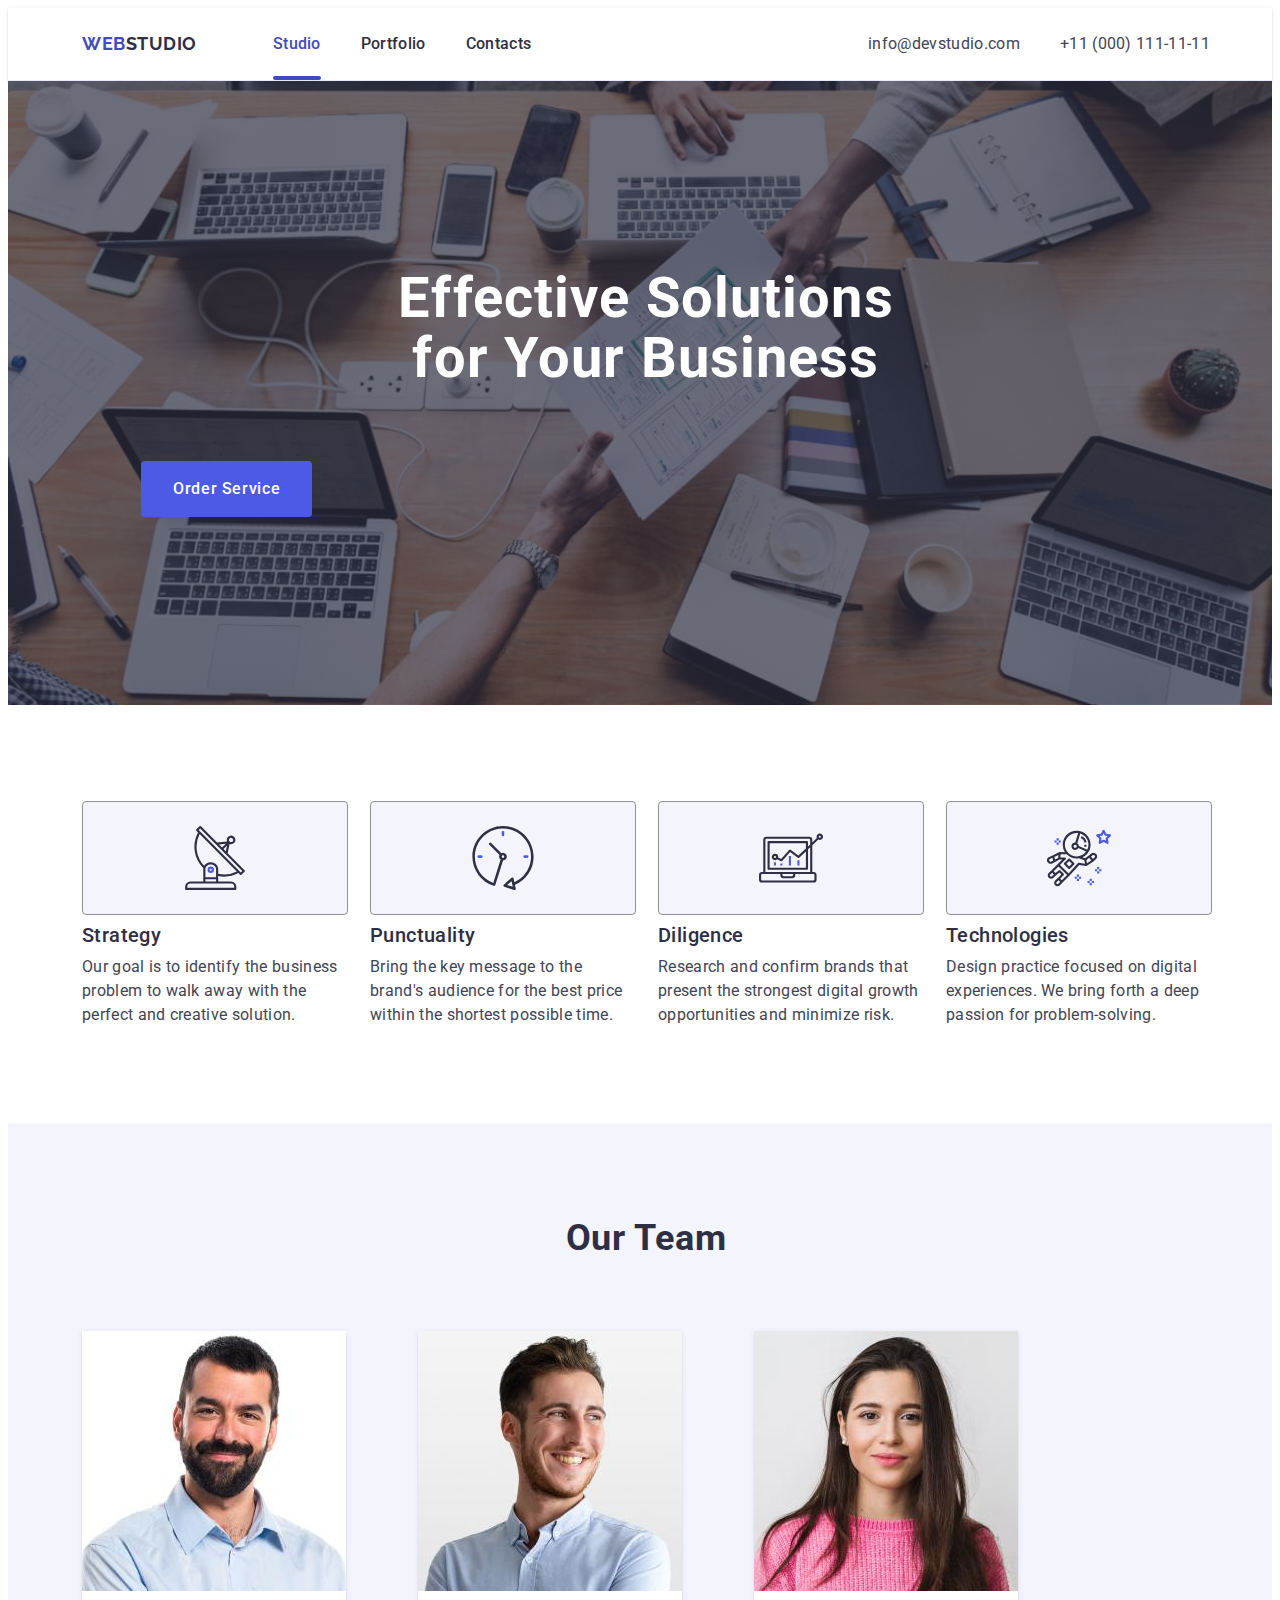
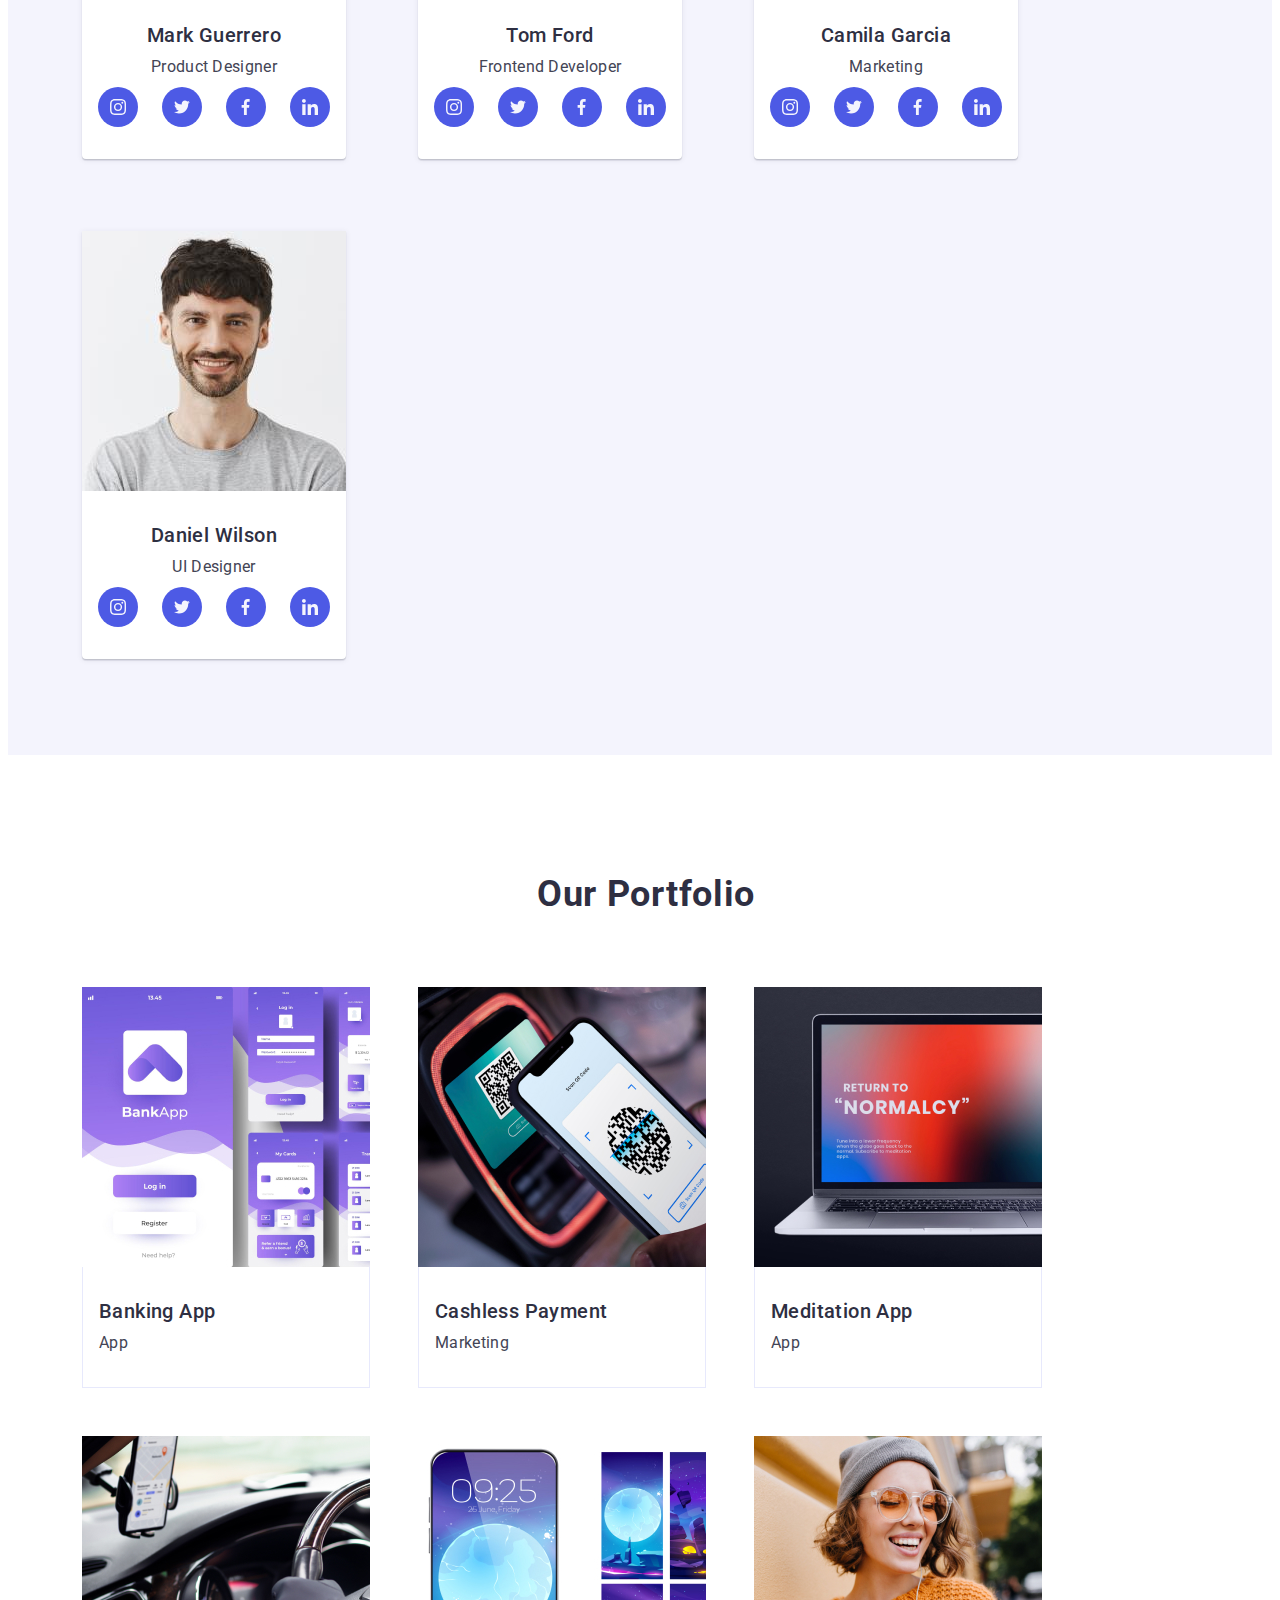
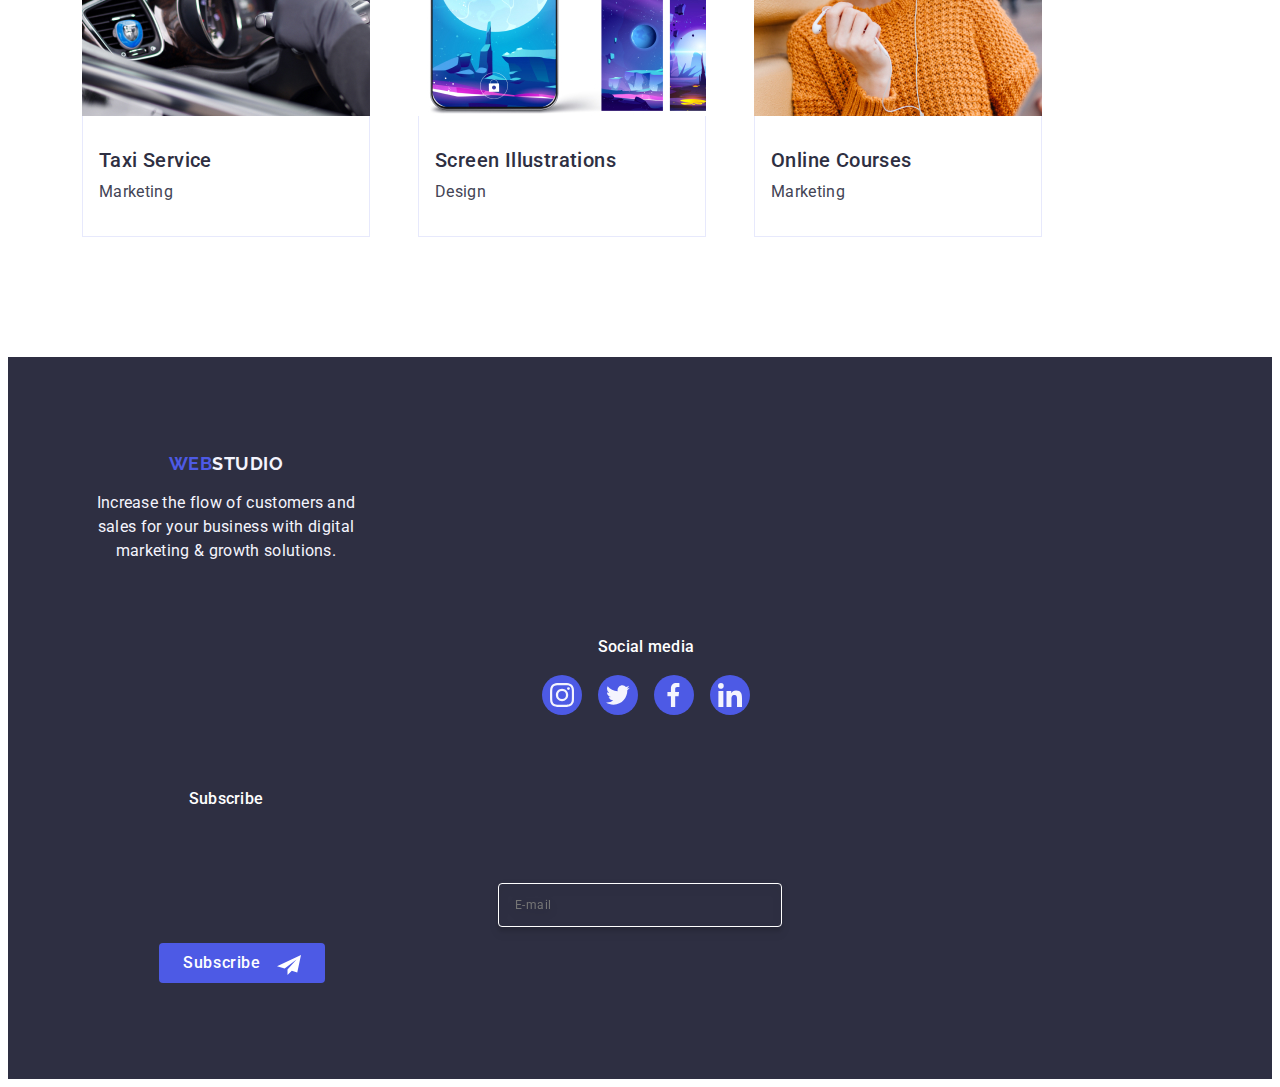
==== index.html @ d07bea2f "1" ====
<!DOCTYPE html>
<html lang="en">
<head>
    <meta charset="UTF-8">
    <meta name="viewport" content="width=device-width, initial-scale=1.0">
    <link rel="stylesheet" href="https://cdnjs.cloudflare.com/ajax/libs/modern-normalize/2.0.0/modern-normalize.min.css"
        integrity="sha512-4xo8blKMVCiXpTaLzQSLSw3KFOVPWhm/TRtuPVc4WG6kUgjH6J03IBuG7JZPkcWMxJ5huwaBpOpnwYElP/m6wg=="
        crossorigin="anonymous" referrerpolicy="no-referrer" />
    <link rel="stylesheet" href="./css/style.css">
    <link rel="preconnect" href="https://fonts.googleapis.com">
    <link rel="preconnect" href="https://fonts.gstatic.com" crossorigin>
    <link
        href="https://fonts.googleapis.com/css2?family=Raleway:ital,wght@0,700;1,700&family=Roboto:wght@400;500;700&display=swap"
        rel="stylesheet">
        <meta name="viewport" content="width=device-width, initial-scale=1.0" />
    <title>Студія</title>
</head>
<body>
    <header class="header-border">
        <div class="header-menu container">
        <nav class="header_link">
            <a class="logo" href="./index.html">Web<span class="logo_web">Studio</span></a>
        <ul class="header_list">
            <li><a class="header-list-link current" href="./index.html">Studio</a></li>
            <li><a class="header-list-link" href="./portfolio.html">Portfolio</a></li>
            <li><a class="header-list-link" href="">Contacts</a></li>
        </ul>
        </nav>
        <address class="address">
        <ul class="address-link">
            <li><a class="header-contacts" href="mailto:info@devstudio.com">info@devstudio.com</a></li>
            <li><a class="header-contacts" href="tel:+110001111111">+11 (000) 111-11-11</a></li>
            
        </ul>
        </address>
        </div>
    </header>
    <main>
        <section class="hero-bg section">
            <div class="container">
            <h1 class="hero-logo" >Effective Solutions for Your Business</h1>
            <button type="button" class="hero-button">Order Service</button>
            </div>
        </section>
        <section class="section section-hidden">
            <div class="container">
            <h2 class="visually-hidden">hero</h2>
            <ul class="hidden-list">
                <li class="hero-list">
                    <div class="bg-special">
                    <svg class="hero-lst-icons" width="64" height="64">
                        <use href="./images/icons.svg#iconGroup" ></use>
                    </svg>
                    </div>
                    <h3 class="hero-title">Strategy</h3>
                    <p class="hero-title-text">Our goal is to identify the business
                    problem to walk away with the perfect and creative solution.</p>
                </li>
                <li class="hero-list">
                    <div class="bg-special">
                        <svg class="hero-lst-icons" width="64" height="64">
                            <use href="./images/icons.svg#icon-clock-1" ></use>
                        </svg>
                    </div>
                    <h3 class="hero-title">Punctuality</h3>
                    <p class="hero-title-text">Bring the key message to the brand's audience for the best price within the shortest possible time.</p>
                </li>
                <li class="hero-list">
                    <div class="bg-special">
                        <svg class="hero-lst-icons" width="64" height="64">
                            <use href="./images/icons.svg#icon-diagram-1" ></use>
                        </svg>
                    </div>
                    <h3 class="hero-title">Diligence</h3>
                    <p class="hero-title-text">Research and confirm brands that present the strongest digital growth opportunities and minimize risk.</p>
                </li>
                <li class="hero-list">
                    <div class="bg-special">
                        <svg class="hero-lst-icons" width="64" height="64">
                            <use href="./images/icons.svg#icon-astronaut-1" ></use>
                        </svg>
                    </div>
                    <h3 class="hero-title">Technologies</h3>
                    <p class="hero-title-text">Design practice focused on digital experiences. We bring forth a deep passion for problem-solving.</p>
                </li>
            </ul>
            </div>
        </section>
        <section class="feauter section">
            <div class="container">
            <h2 class="team">Our Team</h2>
            <ul class="feauter-lest">
                <li class="team-list">
                    <img
                    srcset="./images/imgourteam1.jpg 1x,
                            ./images/our-team1-x2.jpg 2x "
                     width="264" height="260" src="./images/imgourteam1.jpg" alt="boy">
                    <div class="team-name">
                    <h3 class="feauter-title">Mark Guerrero</h3>
                    <p class="feauter-title-text">Product Designer</p>
                    <ul class="team-total-flex">
                        <li class="social-list">
                            <a href="" class="social_list_link" >
                                <svg class="team_total_contacts" width="16" height="16">
                                    <use href="./images/icons.svg#icon-instagram"></use>
                                </svg>
                            </a>
                        </li>
                        <li class="social-list">
                            <a href="" class="social_list_link">
                                <svg class="team_total_contacts" width="16" height="16">
                                    <use href="./images/icons.svg#icon-x"></use>
                                </svg>
                            </a>
                        </li>
                        <li class="social-list">
                            <a href="" class="social_list_link">
                                <svg class="team_total_contacts" width="16" height="16">
                                    <use href="./images/icons.svg#icon-facebook"></use>
                                </svg>
                            </a>
                        </li>
                        <li class="social-list">
                            <a href="" class="social_list_link">
                                <svg class="team_total_contacts" width="16" height="16">
                                    <use href="./images/icons.svg#icon-linkedin"></use>
                                </svg>
                            </a>
                        </li>
                    </ul>
                    </div>
                </li>
                <li class="team-list">
                    <img
                    srcset="./images/imgourteam2.jpg 1x,
                            ./images/our-team2-x2.jpg 2x "
                     width="264" height="260" src="./images/imgourteam2.jpg" alt="boy">
                    <div class="team-name">
                    <h3 class="feauter-title">Tom Ford</h3>
                    <p class="feauter-title-text">Frontend Developer</p>
                    <ul class="team-total-flex">
                        <li class="social-list">
                            <a href="" class="social_list_link">
                                <svg class="team_total_contacts" width="16" height="16">
                                    <use href="./images/icons.svg#icon-instagram"></use>
                                </svg>
                            </a>
                        </li>
                        <li class="social-list">
                            <a href="" class="social_list_link">
                                <svg class="team_total_contacts" width="16" height="16">
                                    <use href="./images/icons.svg#icon-x"></use>
                                </svg>
                            </a>
                        </li>
                        <li class="social-list">
                            <a href="" class="social_list_link">
                                <svg class="team_total_contacts" width="16" height="16">
                                    <use href="./images/icons.svg#icon-facebook"></use>
                                </svg>
                            </a>
                        </li>
                        <li class="social-list">
                            <a href="" class="social_list_link">
                                <svg class="team_total_contacts" width="16" height="16">
                                    <use href="./images/icons.svg#icon-linkedin"></use>
                                </svg>
                            </a>
                        </li>
                    </ul>
                    </div>
                </li>
                <li class="team-list">
                    <img
                    srcset="./images/imgourteam3.jpg 1x,
                            ./images/our-team3-x2.jpg 2x "
                     width="264" height="260" src="./images/imgourteam3.jpg" alt="boy">
                    <div class="team-name">
                    <h3 class="feauter-title">Camila Garcia</h3>
                    <p class="feauter-title-text">Marketing</p>
                    <ul class="team-total-flex">
                        <li class="social-list">
                            <a href="" class="social_list_link">
                                <svg class="team_total_contacts" width="16" height="16">
                                    <use href="./images/icons.svg#icon-instagram"></use>
                                </svg>
                            </a>
                        </li>
                        <li class="social-list">
                            <a href="" class="social_list_link">
                                <svg class="team_total_contacts" width="16" height="16">
                                    <use href="./images/icons.svg#icon-x"></use>
                                </svg>
                            </a>
                        </li>
                        <li class="social-list"> 
                            <a href="" class="social_list_link">
                                <svg class="team_total_contacts" width="16" height="16">
                                    <use href="./images/icons.svg#icon-facebook"></use>
                                </svg>
                            </a>
                        </li>
                        <li class="social-list">
                            <a href="" class="social_list_link">
                                <svg class="team_total_contacts" width="16" height="16">
                                    <use href="./images/icons.svg#icon-linkedin"></use>
                                </svg>
                            </a>
                        </li>
                    </ul>
                    </div>
                </li>
                <li class="team-list">
                    <img
                    srcset="./images/imgourteam4.jpg 1x,
                            ./images/our-team4-x2.jpg 2x "
                     width="264" height="260" src="./images/imgourteam4.jpg" alt="boy">
                    <div class="team-name">
                    <h3 class="feauter-title">Daniel Wilson</h3>
                    <p class="feauter-title-text">UI Designer</p>
                    <ul class="team-total-flex">
                        <li class="social-list">
                            <a href="" class="social_list_link">
                                <svg class="team_total_contacts" width="416" height="16">
                                    <use href="./images/icons.svg#icon-instagram"></use>
                                </svg>
                            </a>
                        </li>
                        <li class="social-list">
                            <a href="" class="social_list_link">
                                <svg class="team_total_contacts" width="16" height="16">
                                    <use href="./images/icons.svg#icon-x"></use>
                                </svg>
                            </a>
                        </li>
                        <li class="social-list">
                            <a href="" class="social_list_link">
                                <svg class="team_total_contacts" width="16" height="16">
                                    <use href="./images/icons.svg#icon-facebook"></use>
                                </svg>
                            </a>
                        </li>
                        <li class="social-list">
                            <a href="" class="social_list_link">
                                <svg class="team_total_contacts" width="16" height="16">
                                    <use href="./images/icons.svg#icon-linkedin"></use>
                                </svg>
                            </a>
                        </li>
                    </ul>
                    </div>
                </li>
            </ul>
            </div>
        </section>
        <section class="portfolio">
            <div class="container">
            <h2 class="team">Our portfolio</h2>
            <ul class="portfolio-item">
                <li class="portfolio-list">
                    <div class="box">
                    <img 
                    srcset="./images/portfolio1-mobile.jpg 1x,./images/portfolio1-mobilex2.jpg 2x" 
                    width="288" src="./images/portfolio1-mobile.jpg" alt="blanking-min">
                        <p class="overlay">14 Stylish and User-Friendly App Design Concepts · Task Manager App · Calorie Tracker App · Exotic Fruit Ecommerce App ·
                        Cloud Storage App</p>
                    
                    </div>
                    <div class="portfolio-item-name">
                        <h3 class="hero-title">Banking App</h3>
                        <p class="hero-title-text">App</p>
                    </div>
                </li>
                <li class="portfolio-list">
                    <div class="box">
                        <img 
                        srcset="./images/portfolio2-mobile.jpg 1x,./images/portfolio2-mobilex2.jpg 2x"
                        width="288" src="./images/portfolio2-mobile.jpg" alt="blanking-min">
                            <p class="overlay">14 Stylish and User-Friendly App Design Concepts · Task Manager App · Calorie Tracker App · Exotic Fruit
                                Ecommerce App ·
                                Cloud Storage App</p>
                    </div>
                    <div class="portfolio-item-name">
                        <h3 class="hero-title">Cashless Payment</h3>
                        <p class="hero-title-text">Marketing</p>
                    </div>
                    </li>
                    
                <li class="portfolio-list">
                    <div class="box">
                        <img
                        srcset="./images/portfolio3-mobile.jpg 1x,./images/portfolio3-mobilex2.jpg 2x"
                         width="288" src="./images/portfolio3 mobile.jpg" alt="blanking-min">
                        
                            <p class="overlay">14 Stylish and User-Friendly App Design Concepts · Task Manager App · Calorie Tracker App · Exotic Fruit
                                Ecommerce App ·
                                Cloud Storage App</p>
                        
                    </div>
                    <div class="portfolio-item-name">
                        <h3 class="hero-title">Meditation App</h3>
                        <p class="hero-title-text">App</p>
                    </div>
                </li>
                <li class="portfolio-list ">
                    <div class="box">
                        <img 
                        srcset="./images/portfolio4-mobile.jpg 1x,./images/portfolio4-mobilex2.jpg 2x"
                        width="288" src="./images/portfolio4-mobile.jpg" alt="blanking-min">
                            <p class="overlay">14 Stylish and User-Friendly App Design Concepts · Task Manager App · Calorie Tracker App · Exotic Fruit
                                Ecommerce App ·
                                Cloud Storage App</p>
                    </div>
                    <div class="portfolio-item-name">
                        <h3 class="hero-title">Taxi Service</h3>
                        <p class="hero-title-text">Marketing</p>
                    </div>
                </li>
                <li class="portfolio-list ">
                    <div class="box">
                        <img
                        srcset="./images/portfolio5-mobile.jpg 1x,./images/portfolio5-mobilex2.jpg 2x"
                         width="288" src="./images/portfolio5-mobile.jpg" alt="blanking-min">
                            <p class="overlay">14 Stylish and User-Friendly App Design Concepts · Task Manager App · Calorie Tracker App · Exotic Fruit
                                Ecommerce App ·
                                Cloud Storage App</p>
                    </div>
                    <div class="portfolio-item-name">
                        <h3 class="hero-title">Screen Illustrations</h3>
                        <p class="hero-title-text">Design</p>
                    </div>
                </li>
                <li class="portfolio-list ">
                    <div class="box">
                        <img 
                        srcset="./images/portfolio6-mobile.jpg 1x,./images/portfolio6-mobilex2.jpg 2x"
                        width="288" src="./images/portfolio6-mobile.jpg" alt="blanking-min">
                        
                            <p class="overlay">14 Stylish and User-Friendly App Design Concepts · Task Manager App · Calorie Tracker App · Exotic Fruit
                                Ecommerce App ·
                                Cloud Storage App</p>
                        
                    </div>
                    <div class="portfolio-item-name">
                        <h3 class="hero-title">Online Courses</h3>
                        <p class="hero-title-text">Marketing</p>
                    </div>
                </li>
            </ul>
            </div>
        </section>
    </main>
    
    <footer class="footer-bg">
        <div class="container flex-footer">
                <div class="social-footer">
                    <a class="logo-bg" href="./index.html">Web<span class="logo_web-bg">Studio</span></a>
                    <p class="footer-text">Increase the flow of customers and sales for your business with digital marketing & growth
                solutions.</p>
                </div>
            <div class="follow">
                <p class="footer-text-social">Social media</p>
                <ul class="team-total-flex-footer">
                    <li class="social-list">
                        <a href="" class="social_list_link">
                            <svg class="team_total_contacts" width="24" height="24">
                                <use href="./images/icons.svg#icon-instagram"></use>
                            </svg>
                        </a>
                    </li>
                    <li class="social-list">
                        <a href="" class="social_list_link">
                            <svg class="team_total_contacts" width="24" height="24">
                                <use href="./images/icons.svg#icon-x"></use>
                            </svg>
                        </a>
                    </li>
                    <li class="social-list">
                        <a href="" class="social_list_link">
                            <svg class="team_total_contacts" width="24" height="24">
                                <use href="./images/icons.svg#icon-facebook"></use>
                            </svg>
                        </a>
                    </li>
                    <li class="social-list"> 
                        <a href="" class="social_list_link">
                            <svg class="team_total_contacts" width="24" height="24">
                                <use href="./images/icons.svg#icon-linkedin"></use>
                            </svg>
                        </a>
                    </li>
                </ul>   
            </div>
            <div class="social-follow">
                <p class="social-footer">Subscribe</p>
                    <form class="social-footer-write">
                        <label class="label-footer">
                            <input class="social-footer-mail" placeholder="E-mail" type="email" required
                                pattern="[a-zA-Zа-яА-ЯіІїЇ`ʼ]+" name="usermail">
                        </label>
                        <button class="footer-form-sumbit " type="submit">Subscribe
                            <svg class="position-icon-sent" width="24" height="24">
                                <use href="./images/icons.svg#icon-Sent" ></use>
                            </svg>
                        </button>
                    </form>
                    
            </div>
        </div>
    </footer>
    <div class="modal-overlay  ">
        <div class="modal">
            <button type="button" class="modal-close-btn" data-modal-close>
                <svg class="icon-close" width="8" height="8">
                    <use href="./images/icons.svg#icon-close"></use>
                </svg>
            </button>
            <p class="modal-form-title">Leave your contacts and we will call you back</p>
            <form class="modal-form">
                <div class="modal-form-label">
                <label class="modal-form-field" for="user-name" >Name</label>
                    <div class="container-imput">
                        <input  id="user-name" type="text" name="user-name" class="modal-form-input" required pattern="[a-zA-Zа-яА-ЯіІїЇ`ʼ]+"
                             placeholder="" />
                        <svg class="modal-form-input-icon" width="18" height="24">
                            <use href="./images/icons.svg#icon-person"></use>
                        </svg>
                    </div>
                </div>
                <div class="modal-form-label">
                <label class="modal-form-field" for="user-phone">Phone</label>
                    <div class="container-imput">
                        <input id="user-phone" type="tel" name="user-phone" class="modal-form-input" required pattern="[0-9]{3}-[0-9]{3}-[0-9]{2}-[0-9]{2}"
                            title="xxx-xxx-xx-xx" placeholder="" />
                        <svg class="modal-form-input-icon" width="18" height="24">
                            <use href="./images/icons.svg#icon-phone"></use>
                        </svg>
                    </div>
                </div>
                <div class="modal-form-label">
                <label class="modal-form-field" for="user-email">Email</label>
                    <div class="container-imput">
                        <input id="user-email" type="email" name="user-email" class="modal-form-input" required pattern="[a-zA-Zа-я1-90]+"
                            placeholder="" />
                        <svg class="modal-form-input-icon" width="18" height="24">
                            <use href="./images/icons.svg#icon-email"></use>
                        </svg>
                    </div>
                </div>
                        <div class="modal-form-coment">
                    <label class="modal-form-field" for="user-comment">Comment</label>
                    <textarea  id="user-comment" name="user-comment" class="modal-form-message" placeholder="Text input"></textarea>
                        </div>
                    <div class="checkbox">
                        <input id="user-privacy" type="checkbox"  value="true" class="modal-form-check visually-hidden" name="user-privacy" required  />
                        <label class="modal-form-checkbox" for="user-privacy">
                            <span class="span-checkbox"><svg class="modal-form-own-checkbox"  width="10" height="8"> 
                            <use class="modal-form-own-checkbox-icon" href="./images/icons.svg#icon-Vector"></use>
                            </svg>
                            </span>
                        I accept the terms and conditions of the &nbsp;<a class="modal-form-underline" href="">Privacy Policy</a> </label>
                    </div>
                    <button type="submit" class="modal-form-sumbit">Send</button>
            </form>
        </div>
    </div>
    
</body>
</html>
---- css/style.css ----
body{
    font-family: 'Roboto', sans-serif;
    color: #434455;
    background-color: #fff;
    font-size: 14px;
    letter-spacing: 0.03em;
}


img{
    display: block;
}
h1,h2,h3,p{
    margin: 0;
}
ul{
    list-style-type: none;
    margin: 0;
    padding: 0;
}
a{
    text-decoration: none;
}
.container {
    
    width: 320px;
    margin: 0 auto;
    /* padding: 0 15px 0 15px; */
    padding-left: 28px;
    padding-right: 16px;

}

@media screen and (min-width:768px){
    .container{
        width: 736px;
        
    }
}    
@media screen and (min-width:1158px) {
    .container{
        width: 1128px;
    }
}


.section {
    padding: 188px 0;
    /* width: 320px; */
}
.flex {
    display: flex;
    align-items: center;
}

.header-border{
    border-bottom: 1px solid #e7e9fc;
    box-shadow:0px 2px 1px rgba(46, 47, 66, 0.08),
        0px 1px 1px rgba(46, 47, 66, 0.16),
        0px 1px 6px rgba(46, 47, 66, 0.08);
}
.header-menu{
    
    display: flex;
    color: #404bbf;
    /* width: 72px; */
}
.logo{
    font-family: 'Raleway',sans-serif;
        font-size: 18px;
        font-weight: 700;
        line-height: 1.17;
        letter-spacing: 0.03em;
        text-transform: uppercase;
        margin-right: 76px;
        padding: 24px 0;
        position: relative;
        color: #404bbf;
        
}
.logo:focus, .logo:hover{
   
}
.logo_web{
    color:  #2E2F42;
    
}
.logo_web-bg{
    font-family: var(--second-family);
        font-weight: 700;
        font-size: 18px;
        line-height: 117%;
        letter-spacing: 0.03em;
        text-transform: uppercase;
        color: var(--cloud);
}
.header_link{
    display: flex;
    align-items: center;
}
.header_list{
    display: flex;
    gap: 40px;  
    margin-right: 40px;
    position: relative;
}
.header_list:last-child{
    margin-right: 0px;
}
.header-list-link{

    font-weight: 500;
    font-size: 16px;
    line-height: 150%;
    letter-spacing: 0.02em;
    color: var(--navy-blue);
    padding: 24px 0;
    display: block;
    position: relative;
    transition:color 250ms cubic-bezier(0.4, 0, 0.2, 1);
}
.current{
    color:#404bbf ;
}
.current::after{
    color: #404bbf;
    display: block;
    position: absolute;
    content: '';
    border-radius: 2px;
    width: 48px;
    height: 4px;
    background: var(--ocean);
    top: 68px;
    left: 0;
    bottom: -1px;
    color: #404bbf;
}
.header-list-link:hover, .header-list-link:focus{
    color: #404bbf
}
.address{
    font-style: normal;
    margin-left: auto;
}
.address-link{
align-items: center;
    display: flex;
    gap: 40px;
}
.header-contacts{
    font-weight: 400;
        font-size: 16px;
        line-height: 150%;
        letter-spacing: 0.02em;
        color: var(--slate);
        display: block;
        padding: 24px 0 24px 0;
        transition:color 250ms cubic-bezier(0.4, 0, 0.2, 1);
}
.header-contacts:hover, .header-contacts:focus{
    color: #404bbf;
}

.hero-logo{
    font-weight: 700;
        font-size: 56px;
        line-height: 107%;
        letter-spacing: 0.02em;
        text-align: center;
        color: var(--white);
        margin: 0 auto;
        max-width: 496px;
}
.hero-bg{
    background-color: #2e2f42;
    padding: 188px 0;
    text-align: center;
    background-image: linear-gradient(rgba(46, 47, 66, 0.7), rgba(46, 47, 66, 0.7)), url(../images/hero-mobile.jpg);
    background-repeat: no-repeat;
    background-position: center;
    background-size: cover;
    max-width: 100%;
    margin-left: auto;
    margin-right: auto;
}
@media screen (min-resolution:192dpi) {
    .hero-bg{
        background-image: linear-gradient(rgba(46, 47, 66, 0.7), rgba(46, 47, 66, 0.7)), url(../images/hero-mobilex2.jpg);
    }
}
.hero-button{
    font-family: var(--font-family);
        font-weight: 500;
        font-size: 16px;
        line-height: 150%;
        letter-spacing: 0.04em;
        color: var(--white);
        cursor: pointer;
        background-color: #4D5AE5;
        border-radius: 4px;
        display: block;
        min-width: 169px;
        height: 56px;
        border: none;
        margin-left:59px;
        padding: 16px 32px;
        margin-top: 72px;
        transition:background-color 250ms cubic-bezier(0.4, 0, 0.2, 1); 
        
}
.hero-button:hover, .hero-button:focus{
    background-color: #404BBF
}
.visually-hidden {
    position: absolute;
    width: 1px;
    height: 1px;
    margin: -1px;
    border: 0;
    padding: 0;

    white-space: nowrap;
    clip-path: inset(100%);
    clip: rect(0 0 0 0);
    overflow: hidden;
}
.hidden-list{
    display: flex;
    flex-wrap: wrap;
    /* align-items: center; */
    /* gap: 24px; */
    gap: 72px;
    
}
.bg-special {
    border: 1px solid var(--light-slate);
    border-radius: 4px;
    width: 264px;
    height: 112px;
    /* display: flex; */
    display: none;
    align-items: center;
    justify-content: center;
    margin-bottom: 8px;
    background: var(--cloud);
}
.hero-lst-icons{
    
    
}
.section-hidden{
    /* padding: 120px 0; */
    padding: 96px 0;
}
.hidden-list:first-child{
    /* flex-basis: calc((100% - 3 * 24px) / 4); */
    
}
.hero-list{
    /* width: calc((100% - 72px) / 4); */
    width: 100%;
}
.hero-title{
    font-family: var(--font-family);
        font-weight: 700;
        font-size: 36px;
        line-height: 111%;
        letter-spacing: 0.02em;
        text-align: center;
        color: var(--navy-blue);
        margin-bottom: 8px;
        /* text-align: center; */
}
.hero-title-text{
font-family: var(--font-family);
    font-weight: 500;
    font-size: 16px;
    line-height: 150%;
    letter-spacing: 0.02em;
    color: var(--slate);
    /* text-align: center; */
    
}
.feauter{
    background: var(--cloud);
    /* padding: 120px 0; */
    padding: 96px 0;
}
.feauter-lest{
    display: flex;
    align-items: center;
    flex-wrap: wrap;
    gap: 72px;
    /* margin-right: 24px;
    gap: 24px; */
}
.feauter-lest:first-child{
    /* width: calc((100% - 72px) / 4); */
}
.feauter-lest:last-child{
    margin-right: 0px;
}
.feauter-title{
    font-family: var(--font-family);
        font-weight: 500;
        font-size: 20px;
        line-height: 120%;
        letter-spacing: 0.02em;
        color: var(--navy-blue);
        margin-bottom: 8px;
        text-align: center;
}
.feauter-title-text{
    font-family: var(--font-family);
        font-weight: 400;
        font-size: 16px;
        line-height: 150%;
        letter-spacing: 0.02em;
        color: var(--slate);
        text-align: center;
}
.team{
    font-family: var(--font-family);
        font-weight: 700;
        font-size: 36px;
        line-height: 111%;
        letter-spacing: 0.02em;
        text-align: center;
        color: var(--navy-blue);
        text-transform: capitalize;
        margin-bottom: 72px;
}

.team-total-flex {
    display: flex;
    justify-content: center;
    gap: 24px;
    margin-top: 8px;
    
    
   
}
.team_total_contacts {
    
    fill: #f4f4fd;
    display: flex;
    
    
}
.social_list_link {
    width: 100%;
    height: 100%;
    display: flex;
    align-items: center;
    justify-content: center;
    /* width: 44px;
    height: 44px; */
    border-radius: 50%;
    color: #AFB1B8;
    background-color:#4d5ae5;
    transition:background-color 250ms cubic-bezier(0.4, 0, 0.2, 1);
    
}
.social_list_link:hover, .social_list_link:focus{
    background-color: #404bbf;
    
}

.social-list{
    width: 40px;
    height: 40px;
}
.portfolio{
    padding: 120px 0 120px 0;
    
}
.portfolio-item{
    display: flex;
    /* gap:24px; */
    gap: 48px;
    /* row-gap: 48px; */
    flex-wrap: wrap;
    align-items: center;
    
    
}
.box {
    position: relative;
    overflow: hidden;
}
.overlay{
    position: absolute;
        top: 0;
        left: 0;
        width: 100%;
        height: 100%;
        background: var(--iris);
        height: 100%;
        width: 100%;
        transform: translatey(100%);
        transition: transform 250ms ease-in-out;
        
}
.portfolio-list:hover .overlay {
    /* transform: translatey(0); */
    box-shadow:0px 1px 6px rgba(46, 47, 66, 0.08),
        0px 1px 1px rgba(46, 47, 66, 0.16),
        0px 2px 1px rgba(46, 47, 66, 0.08);
        transform: translateY(0%);
        
}
.overlay  {
    font-family: var(--font-family);
        font-weight: 400;
        font-size: 16px;
        line-height: 1.5;
        letter-spacing: 0.02em;
        color: var(--cloud);
        padding: 40px 32px;
        transition: transform 250ms cubic-bezier(0.4, 0, 0.2, 1);
}
.first{
    
}
.portfolio-item-row{
    margin-bottom: 0;
}
.team-list{
    background: var(--white);
    border-radius: 0px 0px 4px 4px;
    /* width: calc((100% - 72px) / 4); */
    box-shadow:0px 1px 6px rgba(46, 47, 66, 0.08),
        0px 1px 1px rgba(46, 47, 66, 0.16),
        0px 2px 1px rgba(46, 47, 66, 0.08);
    
}
.portfolio-list{
    background: var(--white);
    /* width: calc((100% - 48px) / 3); */
    transition: box-shadow 250ms cubic-bezier(0.4, 0, 0.2, 1);
}
.portfolio-list:hover,
.portfolio-list:focus {
    box-shadow: 0px 1px 6px rgba(46, 47, 66, 0.08),
        0px 1px 1px rgba(46, 47, 66, 0.16),
        0px 2px 1px rgba(46, 47, 66, 0.08);

}
.portfolio-item-name{
    padding: 32px 16px;
    border: 1px solid #e7e9fc;
    border-top: none;
}
.team-name{
    padding: 32px 0;
}

                            /* modal */



.modal-overlay{
    background: var(--navy-blue-modal);
    width: 100%;
    height: 100%;
    position: fixed;
    top: 0;
    left: 0;
    z-index: 999;
    display: flex;
    justify-content: center;
    align-items: center;
    opacity: 0;
    pointer-events: none;
    transition: opacity 250ms cubic-bezier(0.4, 0, 0.2, 1), visibility 250ms cubic-bezier(0.4, 0, 0.2, 1);
    /* padding: 72px 24px 24px 24px; */
}
.modal-overlay.is-open{
    opacity: 1;
    pointer-events: auto;
}
.modal{
    /* border-radius: 4px; */
    width: 408px;
    min-height: 584px;
    box-shadow: 0 1px 1px 0 rgba(0, 0, 0, 0.14), 0 1px 3px 0 rgba(0, 0, 0, 0.12), 0 2px 1px 0 rgba(0, 0, 0, 0.2);
    background: var(--dairy);
    position: absolute;
        top: 50%;
        left: 50%;
        transform: translate(-50%, -50%);
        border-radius: 4px;
        padding: 72px 24px 24px 24px;
        transition: transform 250ms cubic-bezier(0.4, 0, 0.2, 1);
}
.modal-close-btn{
        position: absolute;
        top: 24px;
        right: 24px;
        display: flex;
        align-items: center;
        justify-content: center;
        background-color: transparent;
        border: 1px solid rgba(0, 0, 0, 0.1);
        width: 24px;
        height: 24px;
        border-radius: 50%;
        padding: 0;
        transition: background-color 250ms cubic-bezier(0.4, 0, 0.2, 1), border 250ms cubic-bezier(0.4, 0, 0.2, 1);
        background-color: #e7e9fc;
        cursor: pointer;
}
.modal-close-btn:hover,
.modal-close-btn:focus{
        fill: #ffffff;
        background-color: #404bbf;
        border: none;
    }
    .icon-close{
        fill: 250ms cubic-bezier(0.4, 0, 0.2, 1);
        transition: fill 250ms cubic-bezier(0.4, 0, 0.2, 1);
    }

.modal-form-title {
    font-family: var(--text-color);
    font-size: 16px;
    font-weight: 500;
    line-height: 1.5;
    letter-spacing: 0.02em;
    text-align: center;
    margin-bottom: 16px;
    color:#2E2F42;

    /* width: 448px; */
}

.modal-form {
    display: flex;
    flex-direction: column;
}
.modal-form-label{
    margin-bottom: 8px;
}

.modal-form-field {
    margin-bottom: 4px;
    font-size: 12px;
    letter-spacing: 0.04em;
    color:#8e8f99;
    display: block;
    font-style: normal;
    font-weight: 400;
    color:#8e8f99;
    line-height: 1.17;

}
.container-imput{
    position: relative;
    display: block;
}
.modal-form-coment{
    margin-bottom: 16px;

}

.modal-form-textaria {
    margin-bottom: 20px
}

.modal-form-input-wrapper {
    /* position: relative;
    display: block; */
}

.modal-form-input {
    width: 100%;
    height: 40px;
    border-radius: 4px;
    border: 1px solid rgba(46, 47, 66, 0.4);
    background-color: transparent;
    padding-left: 38px;
    outline: transparent;
    transition: border-color 250ms cubic-bezier(0.4, 0, 0.2, 1);
    
    
}

.modal-form-input:focus {
    outline: none;
    border-color: #4D5AE5;
    
}

.modal-form-input-icon {
    position: absolute;
    
    top: 50%;
    left: 16px;
    transform: translateY(-50%);
    display: block;
    width: 18px;
    height: 18px;
    transition: fill 250ms cubic-bezier(0.4, 0, 0.2, 1);
}

.modal-form-input:focus+.modal-form-input-icon {
    fill:#4D5AE5;
}

.modal-form-message {
    font-family: var(--font-family);
    font-weight: 400;
    font-size: 12px;
    line-height: 117%;
    letter-spacing: 0.04em;
    color: var(--navy-blue-modal);
    width: 100%;
    height: 120px;
    border-radius: 4px;
    border: 1px solid rgba(46, 47, 66, 0.4);
    padding: 8px 16px;
    resize: none;
    outline: transparent;
    resize: none;
    background-color: transparent;
    transition: border-color 250ms cubic-bezier(0.4, 0, 0.2, 1);
}

.modal-form-message::placeholder {
    font-size: 14px;

}

.modal-form-message:focus {
    outline: none;
    border-color: #4D5AE5;
    
}
.checkbox{
    margin-bottom: 24px;
}

.modal-form-underline {
    text-decoration: underline;
    color: #4D5AE5;
}
.modal-form-checkbox{
    font-size: 12px;
    line-height: 1.17;
    letter-spacing: 0.04em;
    color:#8e8f99;
}
.span-checkbox{
    width: 16px;
    height: 16px;
    border: 1px solid rgba(46, 47, 66, 0.4);
    border-radius: 2px;transition: background-color 250ms cubic-bezier(0.4, 0, 0.2, 1), border 250ms cubic-bezier(0.4, 0, 0.2, 1), fill 250ms cubic-bezier(0.4, 0, 0.2, 1);
    display: inline-flex;
    align-items: center;
    justify-content: center;
    fill: transparent;
    margin-right: 8px;

}

.modal-form-check-field {
    display: flex;
    align-items: center;
    margin-bottom: 30px;
    /* justify-content: center; */
}

.modal-form-check {
    position: absolute;
    appearance: none;

}

.modal-form-own-checkbox {
    /* width: 20px; */
    /* height: 20px; */
    cursor: pointer;


}


.modal-form-own-checkbox-text {
    font-style: normal;
    font-weight: 400;
    font-size: 14px;
    line-height: 24px;
    letter-spacing: 0.03em;
    color: #757575;
}


input[type="checkbox"]:checked+label .span-checkbox{
    background-color: #404bbf;
        border: none;
        fill: #F4F4FD;
}
.modal-form-sumbit {
    display: block;
    min-width: 169px;
    height: 56px;
    font-family: "Roboto", sans-serif;
    align-self: center;
    padding: 10px 52px;
    border: none;
    border-radius: 4px;
    background-color: #4D5AE5;
    font-weight: 500;
    font-size: 16px;
    line-height: 1.5;
    letter-spacing: 0.04em;
    color: #ffffff;
    cursor: pointer;
    transition: background-color 250ms cubic-bezier(0.4, 0, 0.2, 1);
}

.modal-form-sumbit:hover,
.modal-form-sumbit:focus {
    background-color: #188CE8;
    color: #ffffff;
}


                                /* footer */



.footer-bg{
    background-color: #2e2f42;
    padding: 96px 16px;
    
    
}
.logo-bg {
    font-family: var(--second-family);
    font-weight: 700;
    font-size: 18px;
    line-height: 117%;
    letter-spacing: 0.03em;
    text-transform: uppercase;
    color: var(--iris);
    text-transform: uppercase;
    display: inline-block;
    margin-bottom: 17.5px;
    
    
}
.footer-text{
    font-family: var(--font-family);
        font-weight: 400;
        font-size: 16px;
        line-height: 150%;
        letter-spacing: 0.02em;
        color: var(--cloud);
    /* max-width: 264px; */
    width: 288px;
}
.follow{
    margin-bottom: 72px;
    
}
.flex-footer{
    /* display: flex; */
    align-items: baseline;
    text-align: center ;
}
.social-footer{
    width: 288px;
    margin-right: 120px;
}
.footer-social-link{
    display: flex;
    gap: 16px;
}
footer .social_list_link:hover,footer .social_list_link:focus{
background-color: #31d0aa;
}
.team-total-flex-footer{
    display: flex;
        justify-content: center;
        gap: 16px;
       
}

.footer-text-social{
    font-family: var(--font-family);
        font-weight: 500;
        font-size: 16px;
        line-height: 150%;
        letter-spacing: 0.02em;
        color: var(--white);
        position: relative;
        margin-bottom: 16px;
        
}
.footer-button {
    position: relative;
}

.position-icon-sent {
    /* position: absolute; */
    width: 24px;
    height: 24px;
    margin-left: 16px;
    margin-top: 3px;
    fill: #fff;
}
.label-footer{
    width: 264px;
    height: 40px;
}

.social-footer-mail {
    width: 264px;
    height: 40px;
    border: 1px solid #ffffff;
    filter: drop-shadow(0px 4px 4px rgba(0, 0, 0, 0.15));
    border-radius: 4px;
    background-color: transparent;
    font-family: 'Roboto';
    font-style: normal;
    font-weight: 400;
    font-size: 12px;
    line-height: 2;
    letter-spacing: 0.04em;
    color: #fff;
    padding-left: 16px;
    margin-right: 12px;
    box-shadow: 0px 4px 4px rgba(0, 0, 0, 0.15);

}

.social-footer-mail:focus {
    /* border:none; */
}
.social-footer {
    font-weight: 500;
    font-size: 16px;
    line-height: 1.5;
    letter-spacing: 0.02em;
    
    color: #FFFFFF;
    margin-bottom: 72px;

}

.social-follow {
    margin-left: auto;
    /* display: flex; */

}

.social-footer-write {
    /* display: flex; */
    /* align-items: center; */
    /* justify-content: center; */
    /* margin-top: 20px; */
    /* gap: 24px; */
}
.footer-form-sumbit {
    font-family: "Roboto", sans-serif;
    background-color: #4D5AE5;
    border-radius: 4px;
    border: none;
    display: flex;
    justify-content: center;
    align-items: center;
    text-align: center;
    font-style: normal;
    font-weight: 500;
    font-size: 16px;
    line-height: 1.5;
    letter-spacing: 0.04em;
    color: #ffffff;
    min-width: 165px;
        height: 40px;
    padding: 8px 24px;
    transition: background 250ms cubic-bezier(0.4, 0, 0.2, 1);
    cursor: pointer;
    margin-top: 16px;
    margin-left: 77px;
}

.footer-form-sumbit:hover,
.footer-form-sumbit:focus {
    background-color: #404BBF
}
:root {
    --iris: #4d5ae5;
    --ocean: #404bbf;
    --navy-blue: #2e2f42;
    --green: #31d0aa;
    --slate: #434455;
    --light-slate: #8e8f99;
    --cornflower: #e7e9fc;
    --cloud: #f4f4fd;
    --navy-blue-modal: rgba(46, 47, 66, 0.4);
    --grey: rgba(46, 47, 66, 0.7);
    --white: #fff;
    --dairy: #fcfcfc;
    }
:root {
    --font-family: "Roboto", sans-serif;
    --second-family: "Raleway", sans-serif;
    }
        @media screen and (min-width:768px) {
            .container {
                width: 736px;}
            .hero-bg{
                background-image:linear-gradient(rgba(46, 47, 66, 0.7), rgba(46, 47, 66, 0.7)), url(../images/hero-tablet.jpg);
            }
            .hero-list {
                width: 356px;
            width: calc((100% - 24px) / 2);}
                
            .hidden-list{
                
                gap:72px 24px;
            }
            .hero-title{
                text-align: left;
            }
        @media screen (min-resolution:192dpi) {
            .hero-bg {
                background-image: linear-gradient(rgba(46, 47, 66, 0.7), rgba(46, 47, 66, 0.7)), url(../images/hero-tabletx2.jpg);
                            }
                        }
        }
    
        @media screen and (min-width:1158px) {
            .container {
                width: 1128px;
            }
            .hero-bg{
                background-image:linear-gradient(rgba(46, 47, 66, 0.7), rgba(46, 47, 66, 0.7)), url(../images/img-name.jpg);
                max-width: 1440px;
            }
            .bg-special{
                display: flex;
            }
            .hero-list{
                width: calc((100% - 72px) / 4);
            }
            .hidden-list{
                flex-wrap: nowrap;
                gap: 24px;
            }
            .hero-title{
                    font-weight: 500;
                    font-size: 20px;
                    line-height: 120%;      
            }
            .hero-title-text{
                font-weight: 400;
            }
         @media screen (min-resolution:192dpi) {
            .hero-bg {
                background-image: linear-gradient(rgba(46, 47, 66, 0.7), rgba(46, 47, 66, 0.7)), url(../images/hero-pcx2.jpg);
                            }
                        }
        }
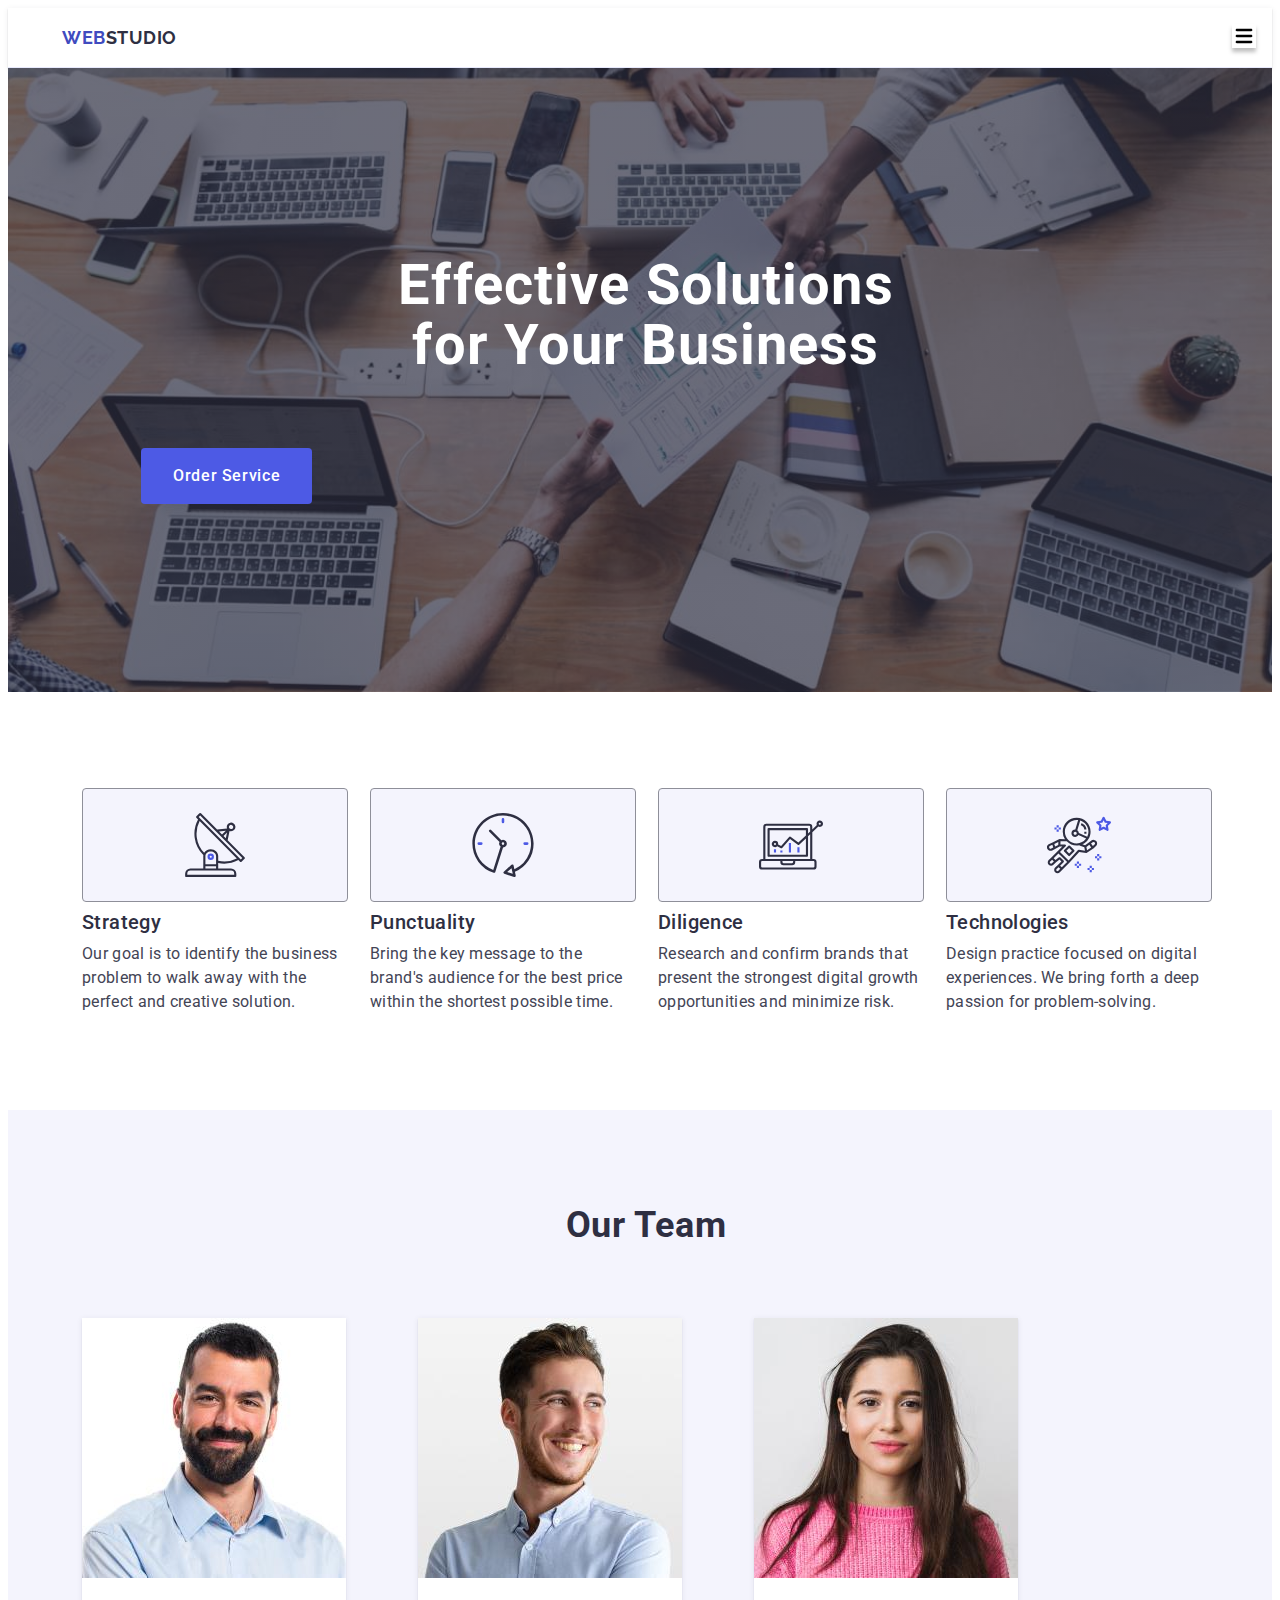
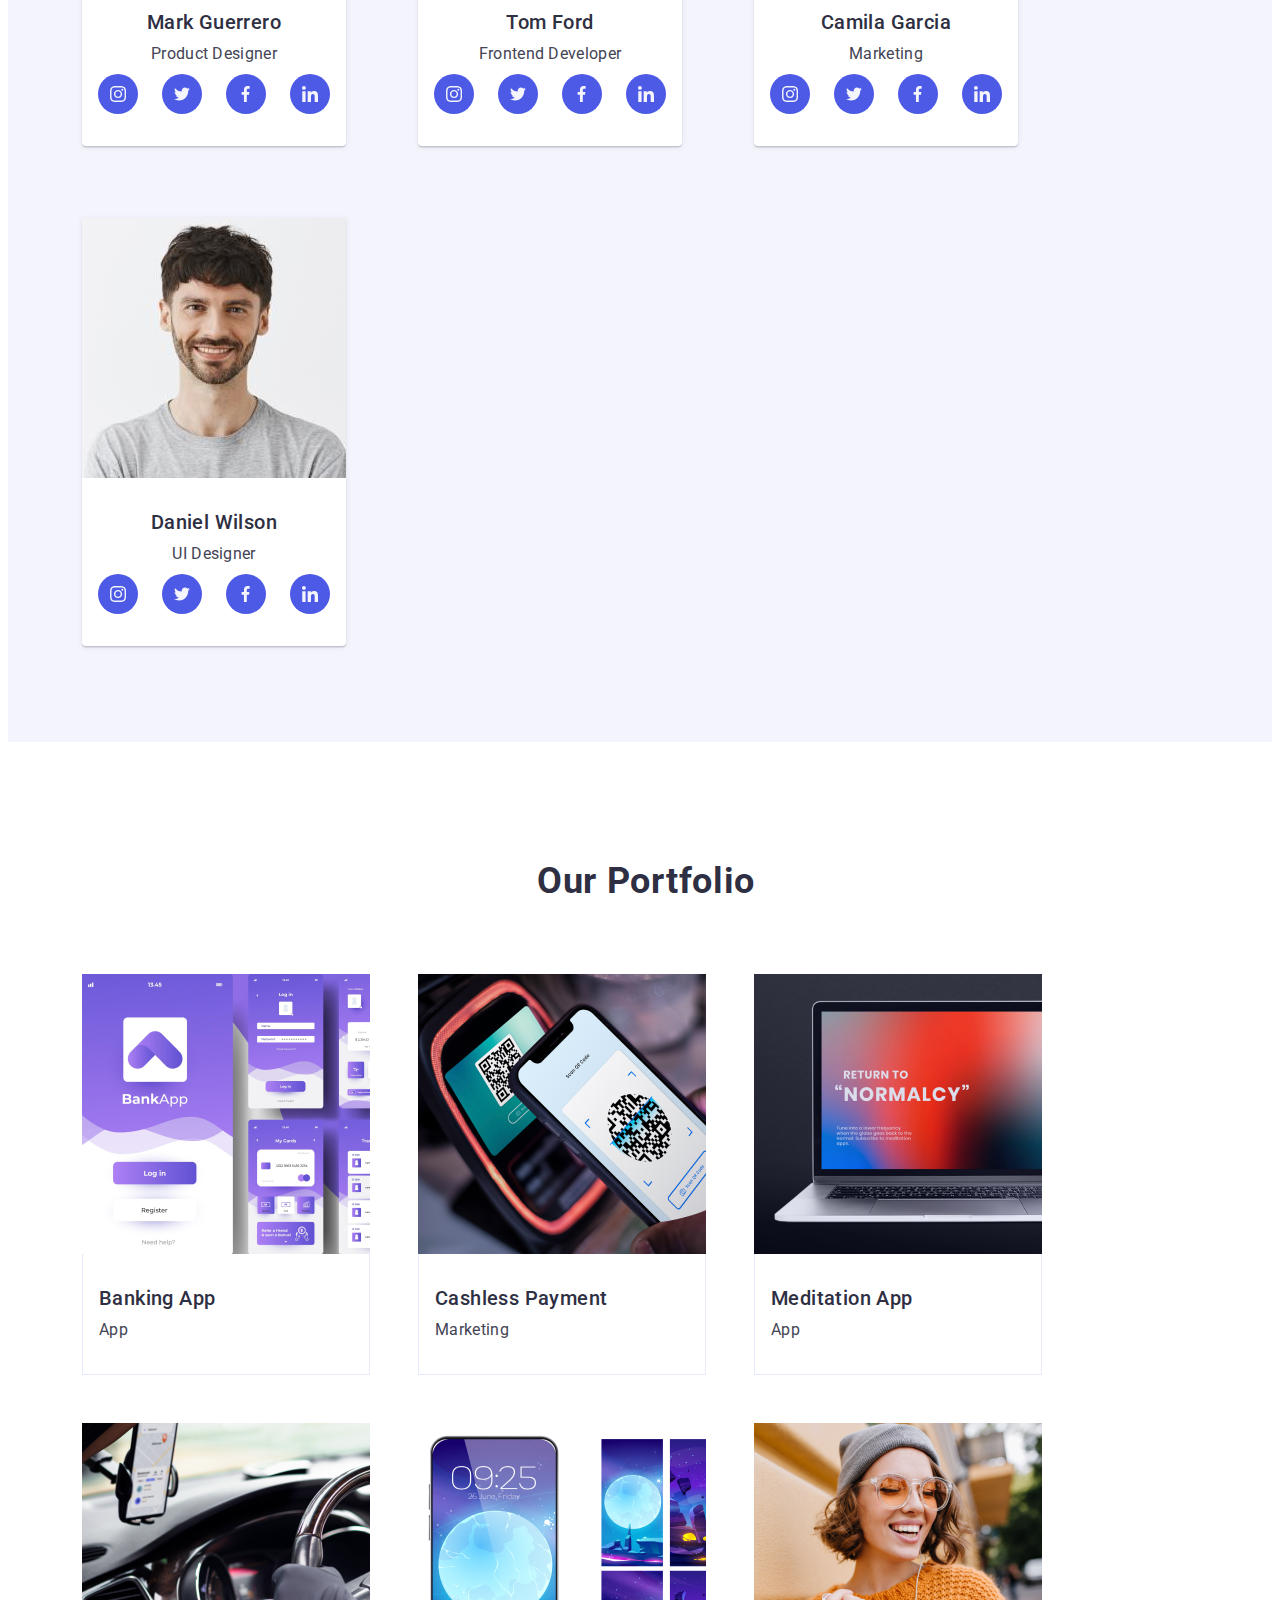
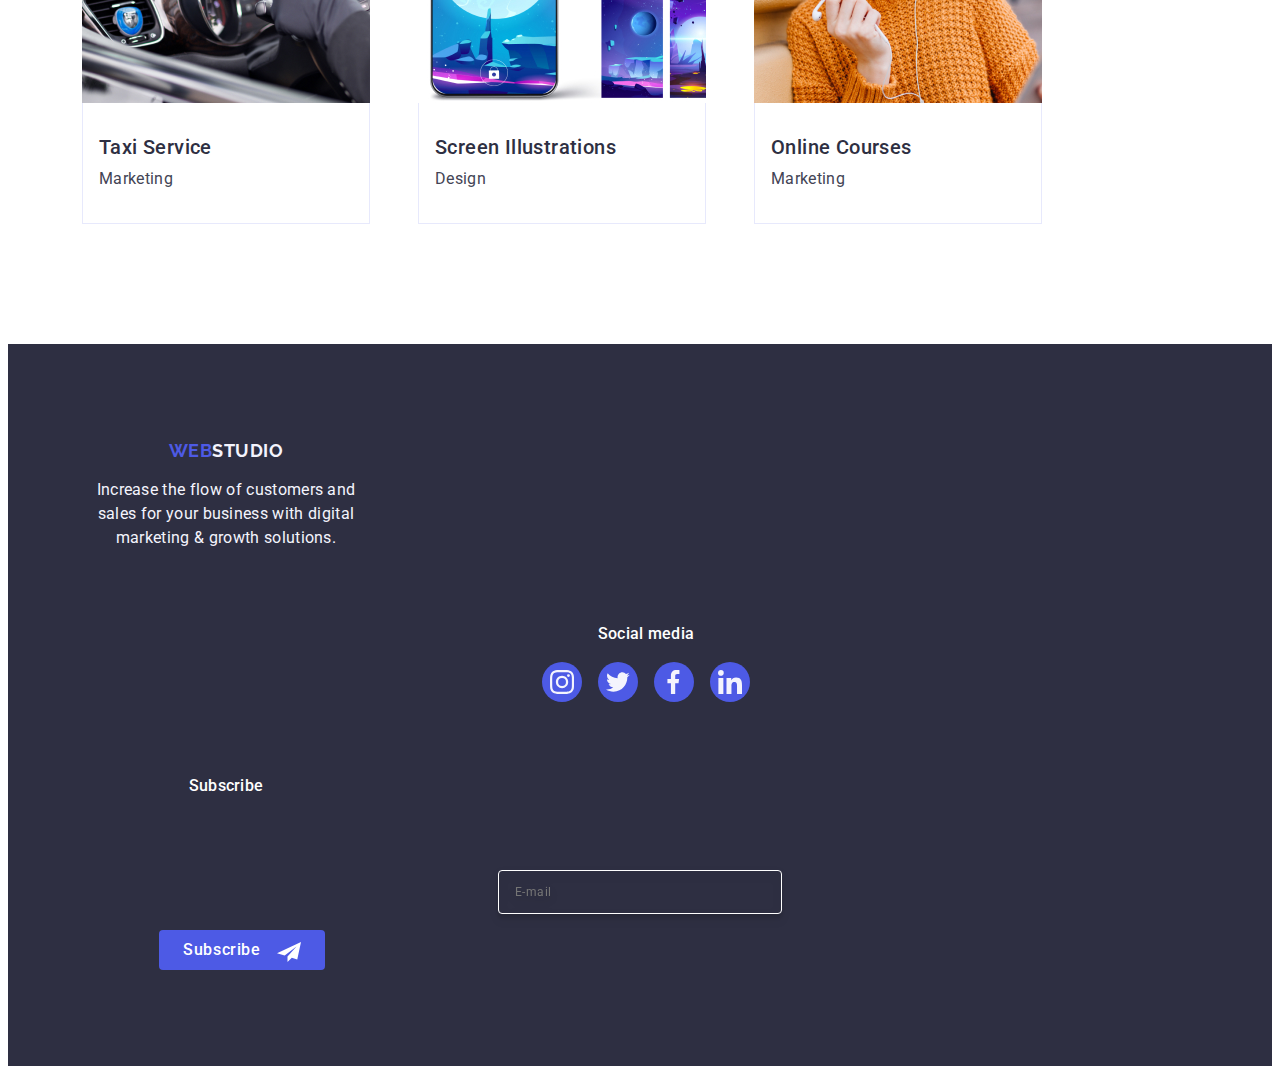
==== commit 529c2f8d: "1" ====
--- a/index.html
+++ b/index.html
@@ -34,6 +34,67 @@
         </ul>
         </address>
         </div>
+        <div class="">
+            <button class="button-mobile" type="button">
+                <svg class="button-mobile-menu" width="24" height="24">
+                    <use href="./images/icons.svg#icon-mobile-menu"></use>
+                </svg>
+            </button>
+        </div>
+        <div class="modal-overlay ">
+            <div class="mob-menu">
+                <div>
+                <button type="button" class="modal-close-btn" data-modal-close>
+                <svg class="icon-close" width="8" height="8">
+                    <use href="./images/icons.svg#icon-close"></use>
+                </svg>
+                </button>
+                <nav>
+                    <ul class=" mob-header_list">
+                        <li class="mob-menu-item"><a class="mob-list-link mob-current" href="./index.html">Studio</a></li>
+                        <li class="mob-menu-item"><a class="mob-list-link" href="./portfolio.html">Portfolio</a></li>
+                        <li class="mob-menu-item"><a class="mob-list-link" href="">Contacts</a></li>
+                    </ul>
+                </nav>
+                </div>
+                <address class="mob-address">
+                    <ul class="mob-address-link">
+                        <li class="mob-contacts-list"><a class="mob-contacts" href="mailto:info@devstudio.com">info@devstudio.com</a></li>
+                        <li class="mob-contacts-list"><a class="mob-contacts" href="tel:+110001111111">+11 (000) 111-11-11</a></li>
+                    </ul>
+                </address>
+                <ul class="mob-social-list">
+                    <li class="social-list">
+                        <a href="" class="social_list_link">
+                            <svg class="team_total_contacts" width="16" height="16">
+                                <use href="./images/icons.svg#icon-instagram"></use>
+                            </svg>
+                        </a>
+                    </li>
+                    <li class="social-list">
+                        <a href="" class="social_list_link">
+                            <svg class="team_total_contacts" width="16" height="16">
+                                <use href="./images/icons.svg#icon-x"></use>
+                            </svg>
+                        </a>
+                    </li>
+                    <li class="social-list">
+                        <a href="" class="social_list_link">
+                            <svg class="team_total_contacts" width="16" height="16">
+                                <use href="./images/icons.svg#icon-facebook"></use>
+                            </svg>
+                        </a>
+                    </li>
+                    <li class="social-list">
+                        <a href="" class="social_list_link">
+                            <svg class="team_total_contacts" width="16" height="16">
+                                <use href="./images/icons.svg#icon-linkedin"></use>
+                            </svg>
+                        </a>
+                    </li>
+                </ul>
+            </div>
+        </div>
     </header>
     <main>
         <section class="hero-bg section">
--- a/css/style.css
+++ b/css/style.css
@@ -54,6 +54,7 @@
 }
 
 .header-border{
+    display: flex;
     border-bottom: 1px solid #e7e9fc;
     box-shadow:0px 2px 1px rgba(46, 47, 66, 0.08),
         0px 1px 1px rgba(46, 47, 66, 0.16),
@@ -63,7 +64,7 @@
     
     display: flex;
     color: #404bbf;
-    /* width: 72px; */
+    
 }
 .logo{
     font-family: 'Raleway',sans-serif;
@@ -72,8 +73,8 @@
         line-height: 1.17;
         letter-spacing: 0.03em;
         text-transform: uppercase;
-        margin-right: 76px;
-        padding: 24px 0;
+        /* margin-right: 76px; */
+        padding: 16px 0;
         position: relative;
         color: #404bbf;
         
@@ -96,10 +97,12 @@
 }
 .header_link{
     display: flex;
+    
     align-items: center;
 }
 .header_list{
-    display: flex;
+    /* display: flex; */
+    display: none;
     gap: 40px;  
     margin-right: 40px;
     position: relative;
@@ -145,7 +148,8 @@
 }
 .address-link{
 align-items: center;
-    display: flex;
+    /* display: flex; */
+    display: none;
     gap: 40px;
 }
 .header-contacts{
@@ -161,6 +165,81 @@
 .header-contacts:hover, .header-contacts:focus{
     color: #404bbf;
 }
+.button-mobile{
+    background-color: transparent;
+    border: none;
+    padding: 16px 16px 16px 0;
+}
+.button-mobile-menu{
+    fill: currentColor;
+    box-shadow: 0 4px 4px 0 rgba(0, 0, 0, 0.25);
+}
+.mob-menu{
+        position: fixed;
+        top: 0;
+        left: 0;
+        width: 100%;
+        height: 100%;
+        background: var(--dairy);
+        z-index: 1;
+        display: flex;
+        flex-direction: column;
+        justify-content: space-between;
+        overflow: auto;
+        
+    }
+    .mob-header_list{
+        margin-top: 72px;
+        margin-left: 16px;
+        /* display: flex;
+        flex-wrap: nowrap;
+        justify-content: start; */
+        gap:40px;
+
+    }
+    .mob-list-link{
+        font-family: var(--font-family);
+        font-weight: 700;
+        font-size: 36px;
+        line-height: 111%;
+        letter-spacing: 0.02em;
+        color: var(--navy-blue);
+    }
+    .mob-menu-item:not(:last-child){
+        margin-bottom: 40px;
+     }
+    .mob-current{
+        color: var(--ocean);
+    }
+    .mob-address{
+        margin-top: 168px;
+    }
+    .mob-address-link{
+
+    }
+    .mob-contacts-list:not(:last-child){
+        margin-bottom: 24px;
+        
+    }
+    .mob-contacts-list{
+        margin-left: 16px;
+    }
+    .mob-contacts{
+        font-family: var(--font-family);
+        font-weight: 500;
+        font-size: 20px;
+        line-height: 120%;
+        letter-spacing: 0.02em;
+        color: var(--slate);
+    }
+
+    .mob-social-list{
+        display: flex;
+        gap: 40px;
+        margin-bottom: 40px;
+        margin-left: 16px;
+    }
+
 
 .hero-logo{
     font-weight: 700;
@@ -176,7 +255,7 @@
     background-color: #2e2f42;
     padding: 188px 0;
     text-align: center;
-    background-image: linear-gradient(rgba(46, 47, 66, 0.7), rgba(46, 47, 66, 0.7)), url(../images/hero-mobile.jpg);
+    background-image:linear-gradient(rgba(46, 47, 66, 0.7), rgba(46, 47, 66, 0.7)), url(../images/hero-mobile.jpg);
     background-repeat: no-repeat;
     background-position: center;
     background-size: cover;
@@ -184,9 +263,9 @@
     margin-left: auto;
     margin-right: auto;
 }
-@media screen (min-resolution:192dpi) {
+@media screen and (min-resolution:192dpi) {
     .hero-bg{
-        background-image: linear-gradient(rgba(46, 47, 66, 0.7), rgba(46, 47, 66, 0.7)), url(../images/hero-mobilex2.jpg);
+        background-image: linear-gradient(rgba(46, 47, 66, 0.7), rgba(46, 47, 66, 0.7)), url(../images/hero-mobile2x.jpg);
     }
 }
 .hero-button{
@@ -926,7 +1005,7 @@
             .hero-title{
                 text-align: left;
             }
-        @media screen (min-resolution:192dpi) {
+        @media screen and (min-resolution:192dpi) {
             .hero-bg {
                 background-image: linear-gradient(rgba(46, 47, 66, 0.7), rgba(46, 47, 66, 0.7)), url(../images/hero-tabletx2.jpg);
                             }
@@ -959,7 +1038,7 @@
             .hero-title-text{
                 font-weight: 400;
             }
-         @media screen (min-resolution:192dpi) {
+         @media screen and (min-resolution:192dpi) {
             .hero-bg {
                 background-image: linear-gradient(rgba(46, 47, 66, 0.7), rgba(46, 47, 66, 0.7)), url(../images/hero-pcx2.jpg);
                             }
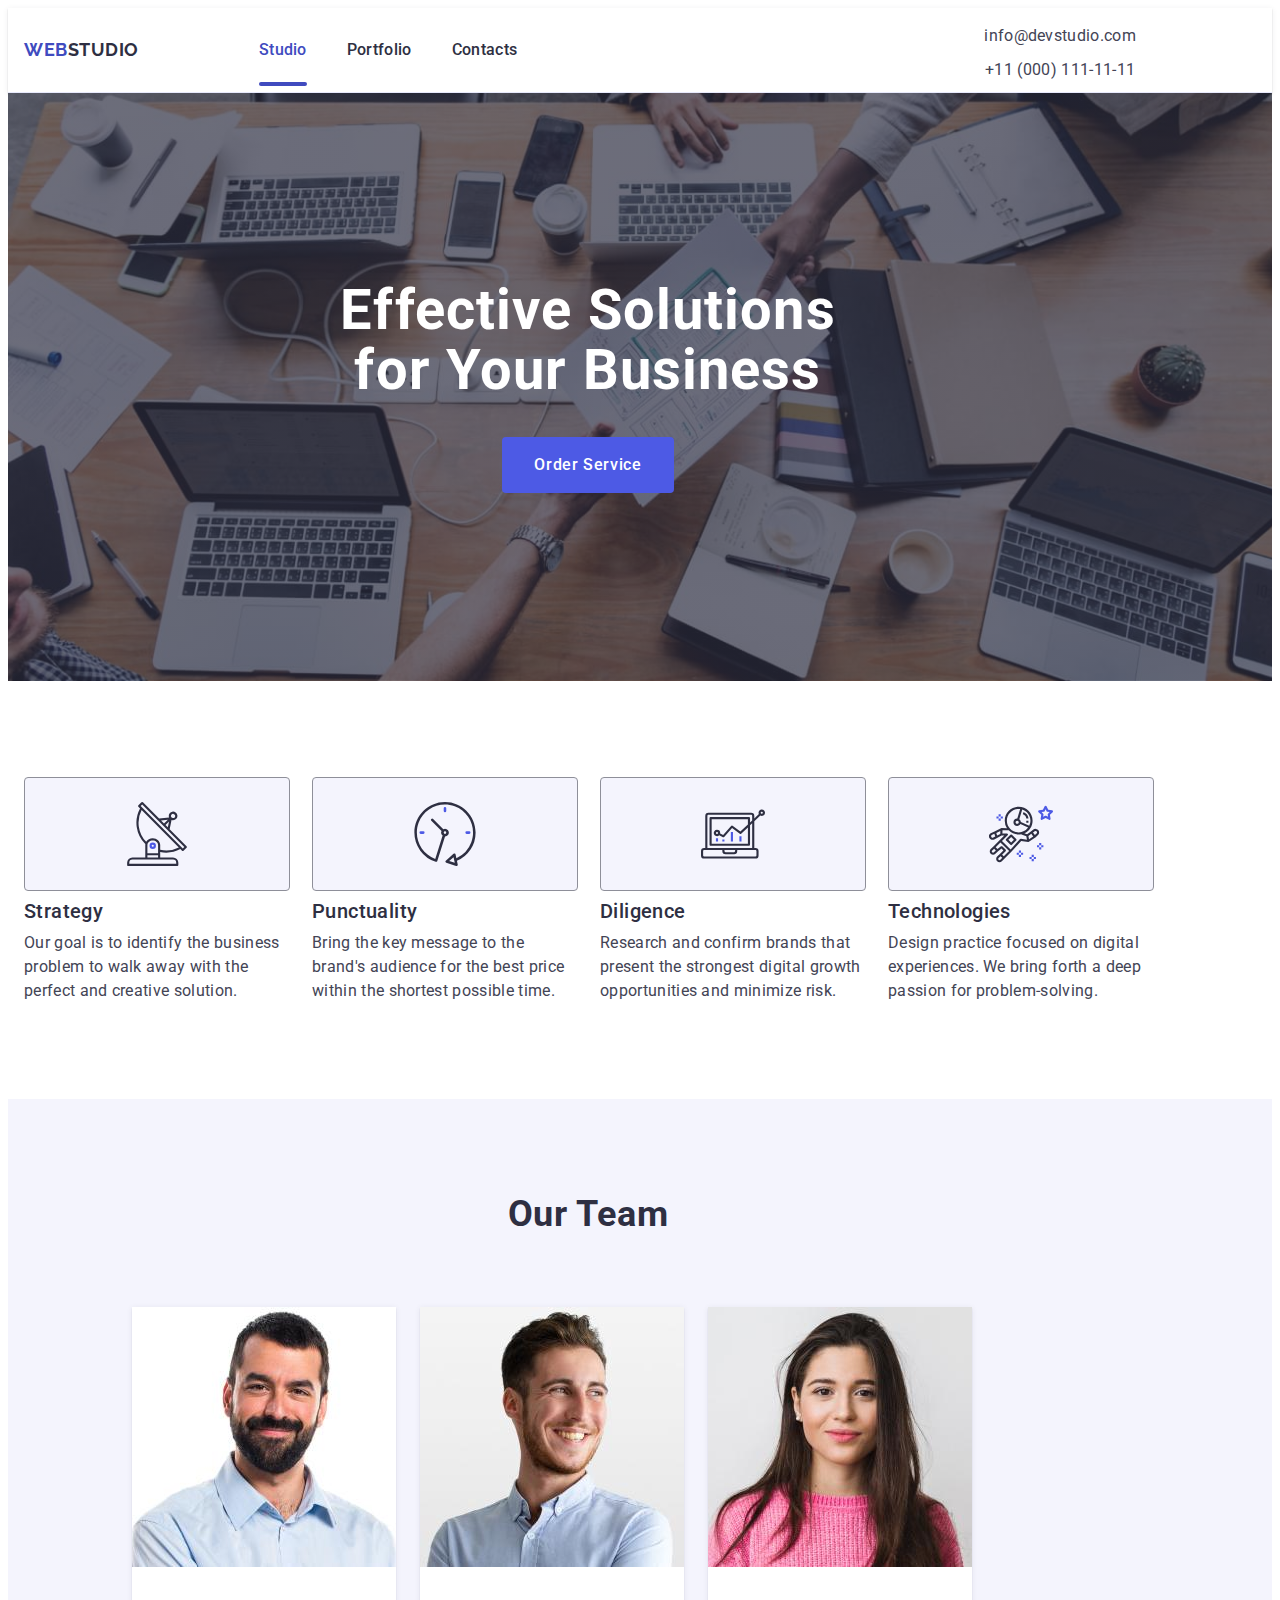
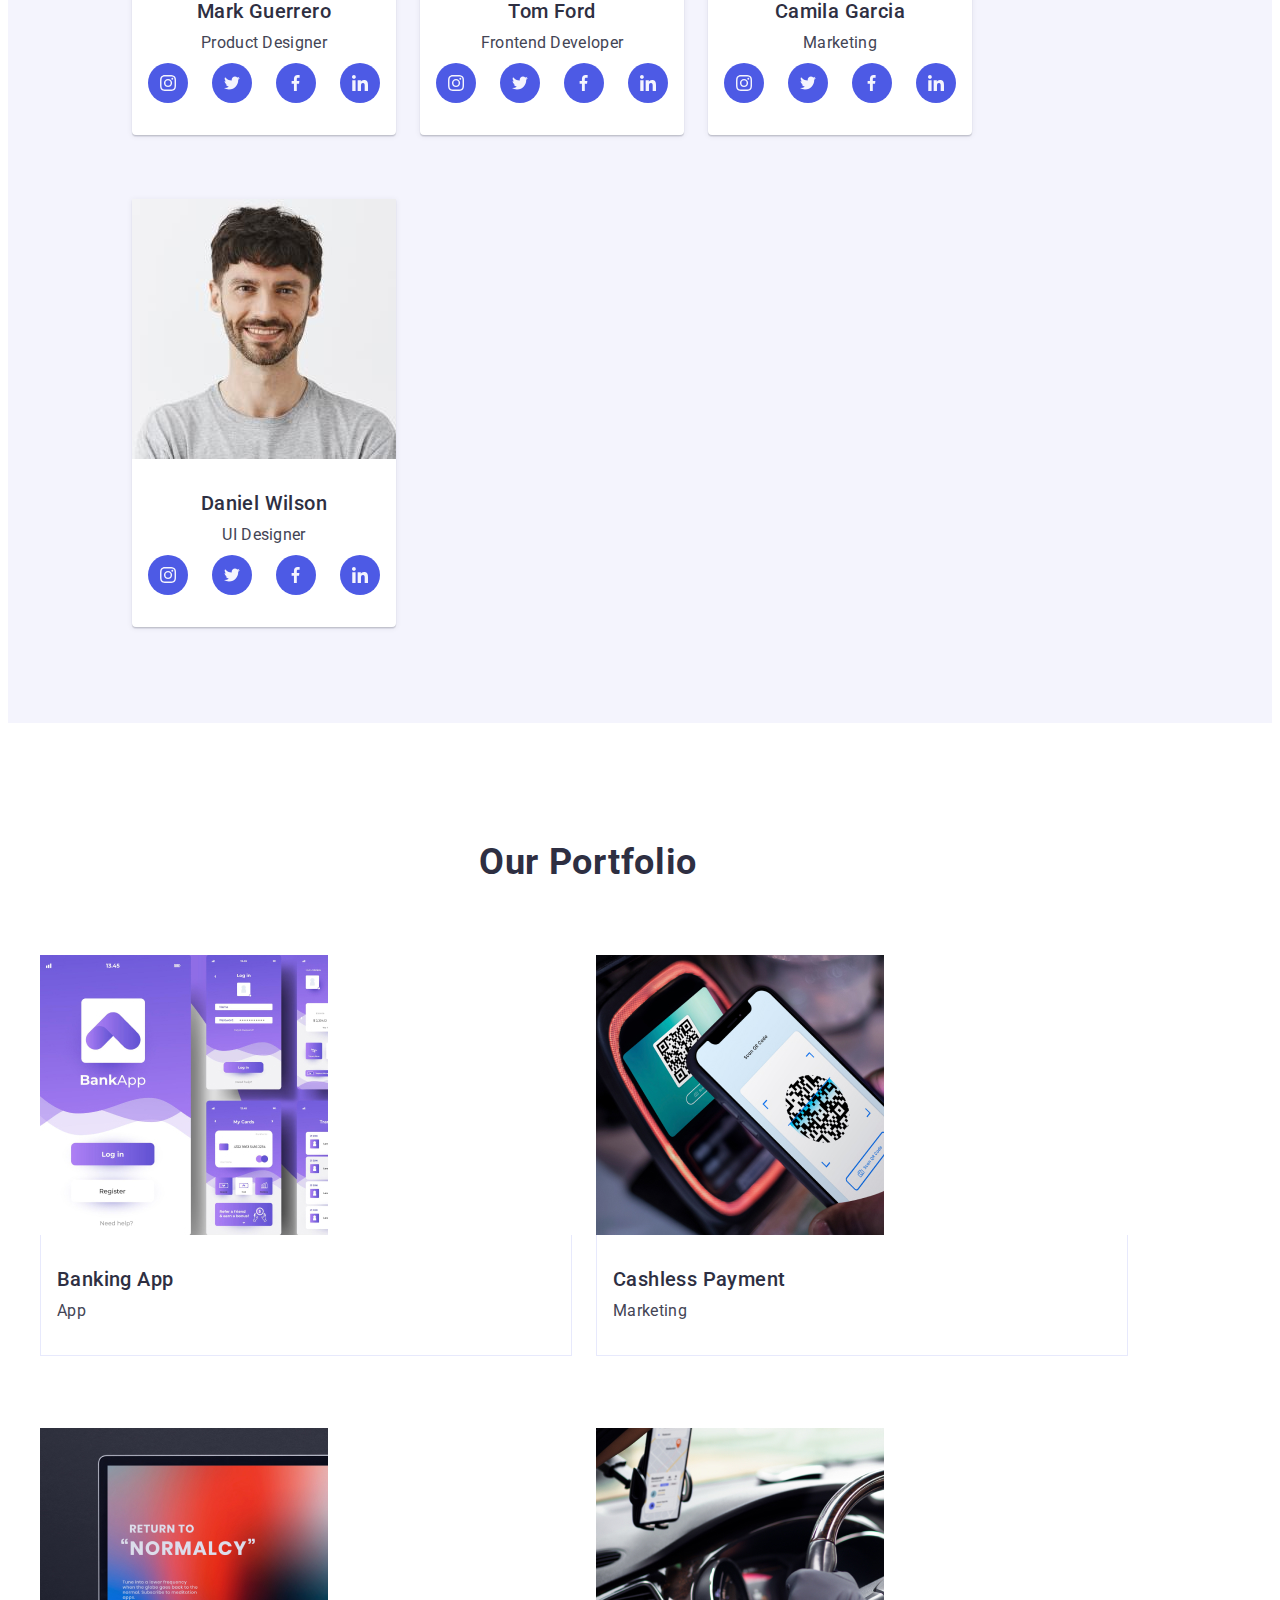
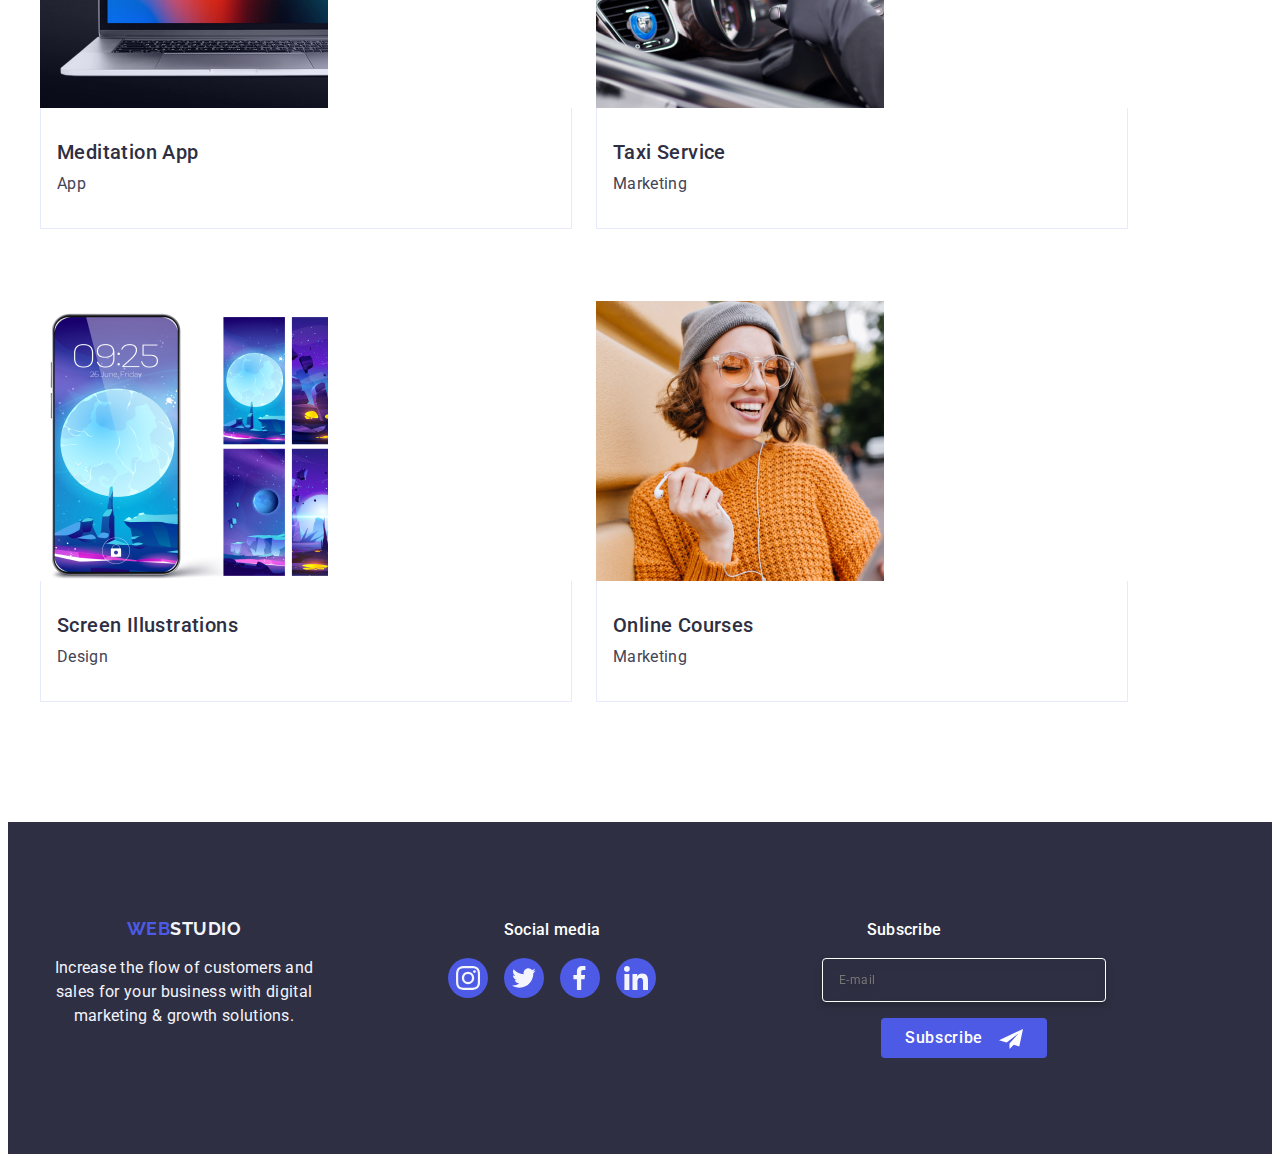
==== commit 2fdbcd9e: "1" ====
--- a/index.html
+++ b/index.html
@@ -28,8 +28,8 @@
         </nav>
         <address class="address">
         <ul class="address-link">
-            <li><a class="header-contacts" href="mailto:info@devstudio.com">info@devstudio.com</a></li>
-            <li><a class="header-contacts" href="tel:+110001111111">+11 (000) 111-11-11</a></li>
+            <li class="contacts-list"><a class="header-contacts" href="mailto:info@devstudio.com">info@devstudio.com</a></li>
+            <li class="contacts-list"><a class="header-contacts" href="tel:+110001111111">+11 (000) 111-11-11</a></li>
             
         </ul>
         </address>
--- a/css/style.css
+++ b/css/style.css
@@ -33,13 +33,13 @@
 
 @media screen and (min-width:768px){
     .container{
-        width: 736px;
+        /* width: 736px; */
         
     }
 }    
 @media screen and (min-width:1158px) {
     .container{
-        width: 1128px;
+        /* width: 1128px; */
     }
 }
 
@@ -101,7 +101,6 @@
     align-items: center;
 }
 .header_list{
-    /* display: flex; */
     display: none;
     gap: 40px;  
     margin-right: 40px;
@@ -148,9 +147,9 @@
 }
 .address-link{
 align-items: center;
-    /* display: flex; */
+    
     display: none;
-    gap: 40px;
+    /* gap: 40px; */
 }
 .header-contacts{
     font-weight: 400;
@@ -561,8 +560,10 @@
 }
 .modal{
     /* border-radius: 4px; */
-    width: 408px;
-    min-height: 584px;
+    /* width: 408px; */
+    /* min-height: 584px; */
+    width: 98%;
+    height: 98%;
     box-shadow: 0 1px 1px 0 rgba(0, 0, 0, 0.14), 0 1px 3px 0 rgba(0, 0, 0, 0.12), 0 2px 1px 0 rgba(0, 0, 0, 0.2);
     background: var(--dairy);
     position: absolute;
@@ -842,6 +843,7 @@
 }
 .follow{
     margin-bottom: 72px;
+    margin-top: 72px;
     
 }
 .flex-footer{
@@ -891,8 +893,8 @@
     fill: #fff;
 }
 .label-footer{
-    width: 264px;
-    height: 40px;
+
+
 }
 
 .social-footer-mail {
@@ -910,7 +912,7 @@
     letter-spacing: 0.04em;
     color: #fff;
     padding-left: 16px;
-    margin-right: 12px;
+    margin:0 auto;
     box-shadow: 0px 4px 4px rgba(0, 0, 0, 0.15);
 
 }
@@ -923,24 +925,24 @@
     font-size: 16px;
     line-height: 1.5;
     letter-spacing: 0.02em;
-    
     color: #FFFFFF;
-    margin-bottom: 72px;
-
-}
+    /* margin-bottom: 72px; */
+
+}
+
 
 .social-follow {
     margin-left: auto;
-    /* display: flex; */
+    display: flex;
+        flex-direction: column;
+        gap: 16px;
 
 }
 
 .social-footer-write {
-    /* display: flex; */
-    /* align-items: center; */
-    /* justify-content: center; */
-    /* margin-top: 20px; */
-    /* gap: 24px; */
+    display: flex;
+    flex-direction: column;
+        gap: 16px;
 }
 .footer-form-sumbit {
     font-family: "Roboto", sans-serif;
@@ -962,8 +964,7 @@
     padding: 8px 24px;
     transition: background 250ms cubic-bezier(0.4, 0, 0.2, 1);
     cursor: pointer;
-    margin-top: 16px;
-    margin-left: 77px;
+    margin: 0 auto;
 }
 
 .footer-form-sumbit:hover,
@@ -990,9 +991,44 @@
     }
         @media screen and (min-width:768px) {
             .container {
-                width: 736px;}
+                min-width: 768px;
+                padding: 0 16px;
+                margin: 0 0;
+            }
+            .button-mobile{
+                display: none;
+            }
+            .header_list, .address-link{
+                display: flex;
+            }
+            .header_list{
+                margin-left: 120px;
+            }
+            .address{
+                margin-left: auto;
+                
+            }
+            .address-link{
+                flex-direction: column;
+                gap: 16px;
+                padding: 16px;
+                
+                
+            }
+            .header-contacts{
+                /* padding: 16px 12px; */
+                padding: 0 0;
+            }
+            .contacts-list{
+                height: 18px;
+            }
+
             .hero-bg{
                 background-image:linear-gradient(rgba(46, 47, 66, 0.7), rgba(46, 47, 66, 0.7)), url(../images/hero-tablet.jpg);
+            }
+            .hero-button{
+                margin: auto;
+                margin-top: 36px;
             }
             .hero-list {
                 width: 356px;
@@ -1005,9 +1041,35 @@
             .hero-title{
                 text-align: left;
             }
+            .feauter-lest{
+                gap: 64px 24px;
+                margin-left:108px;
+            }
+            .portfolio-item{
+                gap: 72px 24px;
+                margin-left: 16px;
+            }
+            .portfolio-list{
+                width: calc((100% - 48px) / 2);
+            }
+            .social-footer{
+                
+            }
+            .follow{
+              margin-bottom: 0;
+              margin-top: 0;
+               
+            }
+            .flex-footer{
+                width: 528px;
+                display: flex;
+                gap: 72px, 24px;
+                
+                
+            }
         @media screen and (min-resolution:192dpi) {
             .hero-bg {
-                background-image: linear-gradient(rgba(46, 47, 66, 0.7), rgba(46, 47, 66, 0.7)), url(../images/hero-tabletx2.jpg);
+                background-image: linear-gradient(rgba(46, 47, 66, 0.7), rgba(46, 47, 66, 0.7)), url(../images/hero-tablet2x.jpg);
                             }
                         }
         }
@@ -1015,6 +1077,9 @@
         @media screen and (min-width:1158px) {
             .container {
                 width: 1128px;
+            }
+            .address-link{
+                flex-direction: none;
             }
             .hero-bg{
                 background-image:linear-gradient(rgba(46, 47, 66, 0.7), rgba(46, 47, 66, 0.7)), url(../images/img-name.jpg);
@@ -1040,7 +1105,7 @@
             }
          @media screen and (min-resolution:192dpi) {
             .hero-bg {
-                background-image: linear-gradient(rgba(46, 47, 66, 0.7), rgba(46, 47, 66, 0.7)), url(../images/hero-pcx2.jpg);
+                background-image: linear-gradient(rgba(46, 47, 66, 0.7), rgba(46, 47, 66, 0.7)), url(../images/hero-pc2x.jpg);
                             }
                         }
         }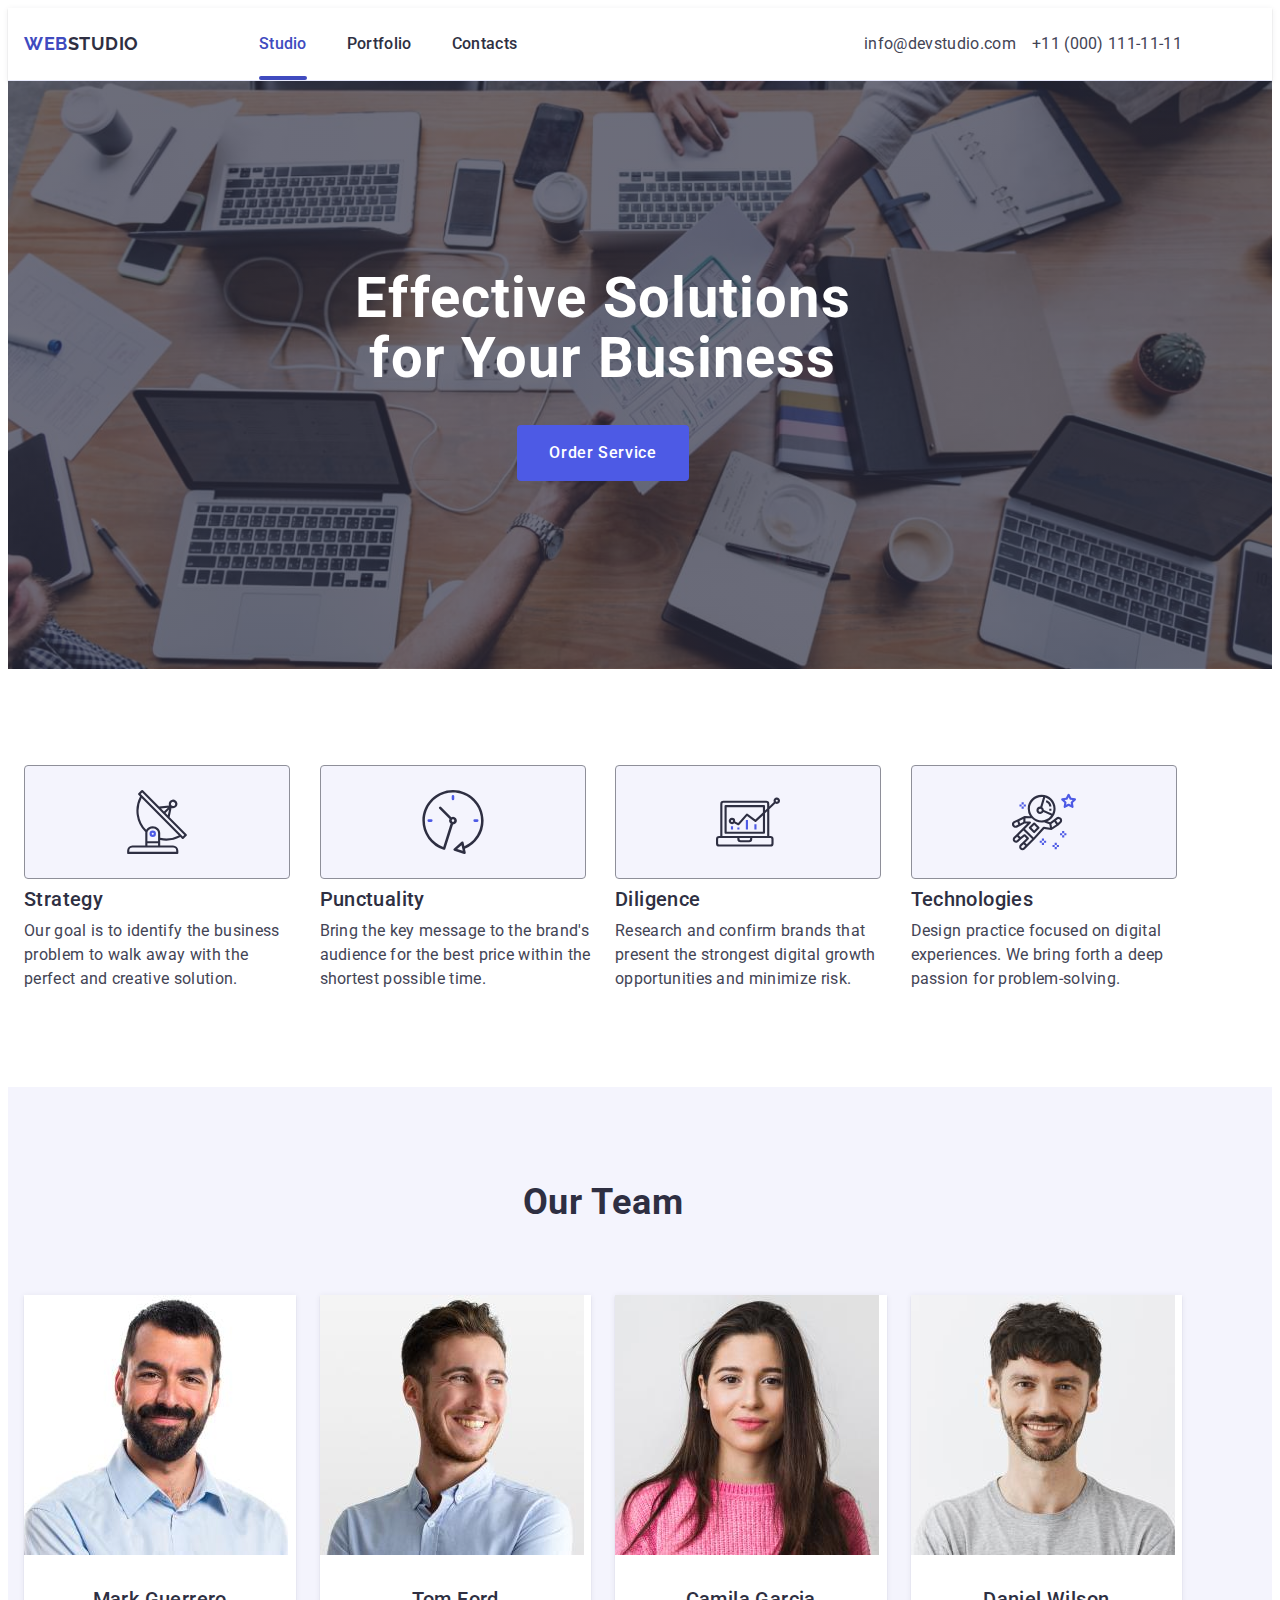
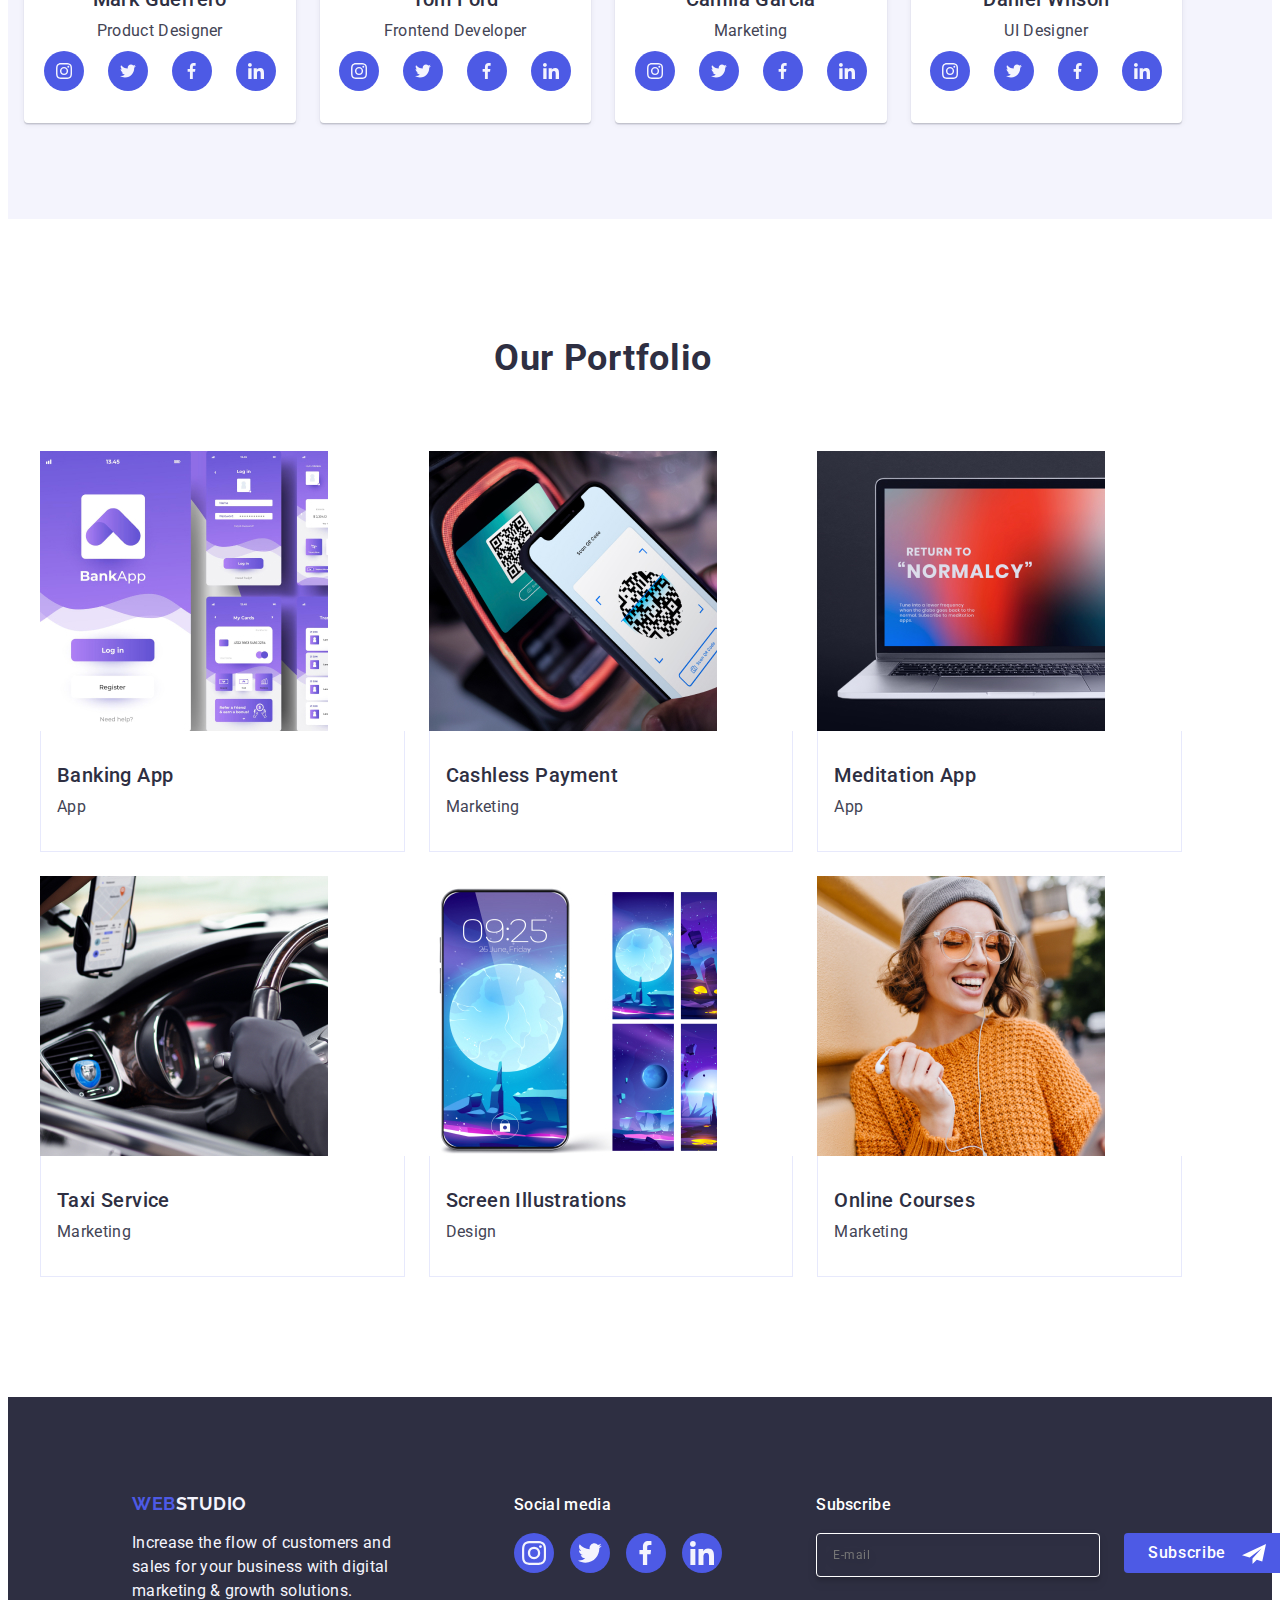
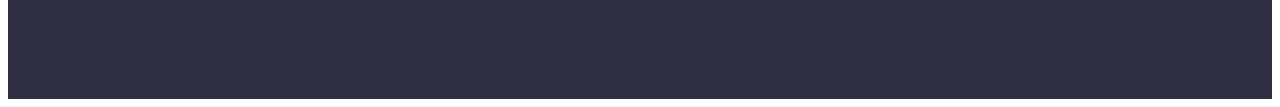
==== commit 282545e8: "1" ====
--- a/index.html
+++ b/index.html
@@ -469,7 +469,7 @@
             </div>
         </div>
     </footer>
-    <div class="modal-overlay  ">
+    <div class="modal-overlay   ">
         <div class="modal">
             <button type="button" class="modal-close-btn" data-modal-close>
                 <svg class="icon-close" width="8" height="8">
--- a/css/style.css
+++ b/css/style.css
@@ -340,13 +340,12 @@
     width: 100%;
 }
 .hero-title{
-    font-family: var(--font-family);
-        font-weight: 700;
-        font-size: 36px;
-        line-height: 111%;
-        letter-spacing: 0.02em;
-        text-align: center;
-        color: var(--navy-blue);
+font-family: var(--font-family);
+    font-weight: 500;
+    font-size: 20px;
+    line-height: 120%;
+    letter-spacing: 0.02em;
+    color: var(--navy-blue);
         margin-bottom: 8px;
         /* text-align: center; */
 }
@@ -357,7 +356,7 @@
     line-height: 150%;
     letter-spacing: 0.02em;
     color: var(--slate);
-    /* text-align: center; */
+    text-align: left;
     
 }
 .feauter{
@@ -559,9 +558,7 @@
     pointer-events: auto;
 }
 .modal{
-    /* border-radius: 4px; */
-    /* width: 408px; */
-    /* min-height: 584px; */
+    
     width: 98%;
     height: 98%;
     box-shadow: 0 1px 1px 0 rgba(0, 0, 0, 0.14), 0 1px 3px 0 rgba(0, 0, 0, 0.12), 0 2px 1px 0 rgba(0, 0, 0, 0.2);
@@ -842,18 +839,20 @@
     width: 288px;
 }
 .follow{
-    margin-bottom: 72px;
-    margin-top: 72px;
+    /* margin-bottom: 72px;
+    margin-top: 72px; */
     
 }
 .flex-footer{
-    /* display: flex; */
+    display: flex;
+    flex-wrap: wrap;
+        gap: 72px;
     align-items: baseline;
     text-align: center ;
 }
 .social-footer{
     width: 288px;
-    margin-right: 120px;
+    
 }
 .footer-social-link{
     display: flex;
@@ -870,13 +869,14 @@
 }
 
 .footer-text-social{
+    
     font-family: var(--font-family);
         font-weight: 500;
         font-size: 16px;
         line-height: 150%;
         letter-spacing: 0.02em;
         color: var(--white);
-        position: relative;
+        /* position: relative; */
         margin-bottom: 16px;
         
 }
@@ -1053,7 +1053,7 @@
                 width: calc((100% - 48px) / 2);
             }
             .social-footer{
-                
+                margin-right: 0;
             }
             .follow{
               margin-bottom: 0;
@@ -1062,10 +1062,22 @@
             }
             .flex-footer{
                 width: 528px;
-                display: flex;
-                gap: 72px, 24px;
-                
-                
+                gap: 72px 24px;
+                padding: 0 108px;
+                text-align: left; 
+            }
+            .logo-bg,.footer-text-social{
+                display: block;
+            }
+            .footer-text{
+                max-width: 264px;
+            }
+            .social-follow{
+                margin-left: 0;
+            }
+            .social-footer-write{
+                gap: 24px;
+                flex-direction: row;
             }
         @media screen and (min-resolution:192dpi) {
             .hero-bg {
@@ -1076,10 +1088,11 @@
     
         @media screen and (min-width:1158px) {
             .container {
-                width: 1128px;
+                width: 1158px;
             }
             .address-link{
-                flex-direction: none;
+                flex-direction: row;
+                padding: 24px 0;
             }
             .hero-bg{
                 background-image:linear-gradient(rgba(46, 47, 66, 0.7), rgba(46, 47, 66, 0.7)), url(../images/img-name.jpg);
@@ -1094,6 +1107,13 @@
             .hidden-list{
                 flex-wrap: nowrap;
                 gap: 24px;
+            }
+            .feauter-lest{
+                gap: 24px;
+                margin-left: 0;
+            }
+            .team-list{
+            width: calc((100% - 72px) / 4);
             }
             .hero-title{
                     font-weight: 500;
@@ -1102,6 +1122,27 @@
             }
             .hero-title-text{
                 font-weight: 400;
+            }
+            .portfolio-list{
+                    width: calc((100% - 48px) / 3);
+            }
+            .portfolio-item{
+                gap: 24px;
+                row-gap: 48;
+            }
+            .flex-footer{
+                flex-wrap: nowrap;
+            }
+            .social-footer{
+                margin-right: auto;
+            }
+            .social-follow{
+                margin-left: auto;
+            }
+            .modal{
+            border-radius: 4px;
+                width: 408px;
+                height: 584px;
             }
          @media screen and (min-resolution:192dpi) {
             .hero-bg {
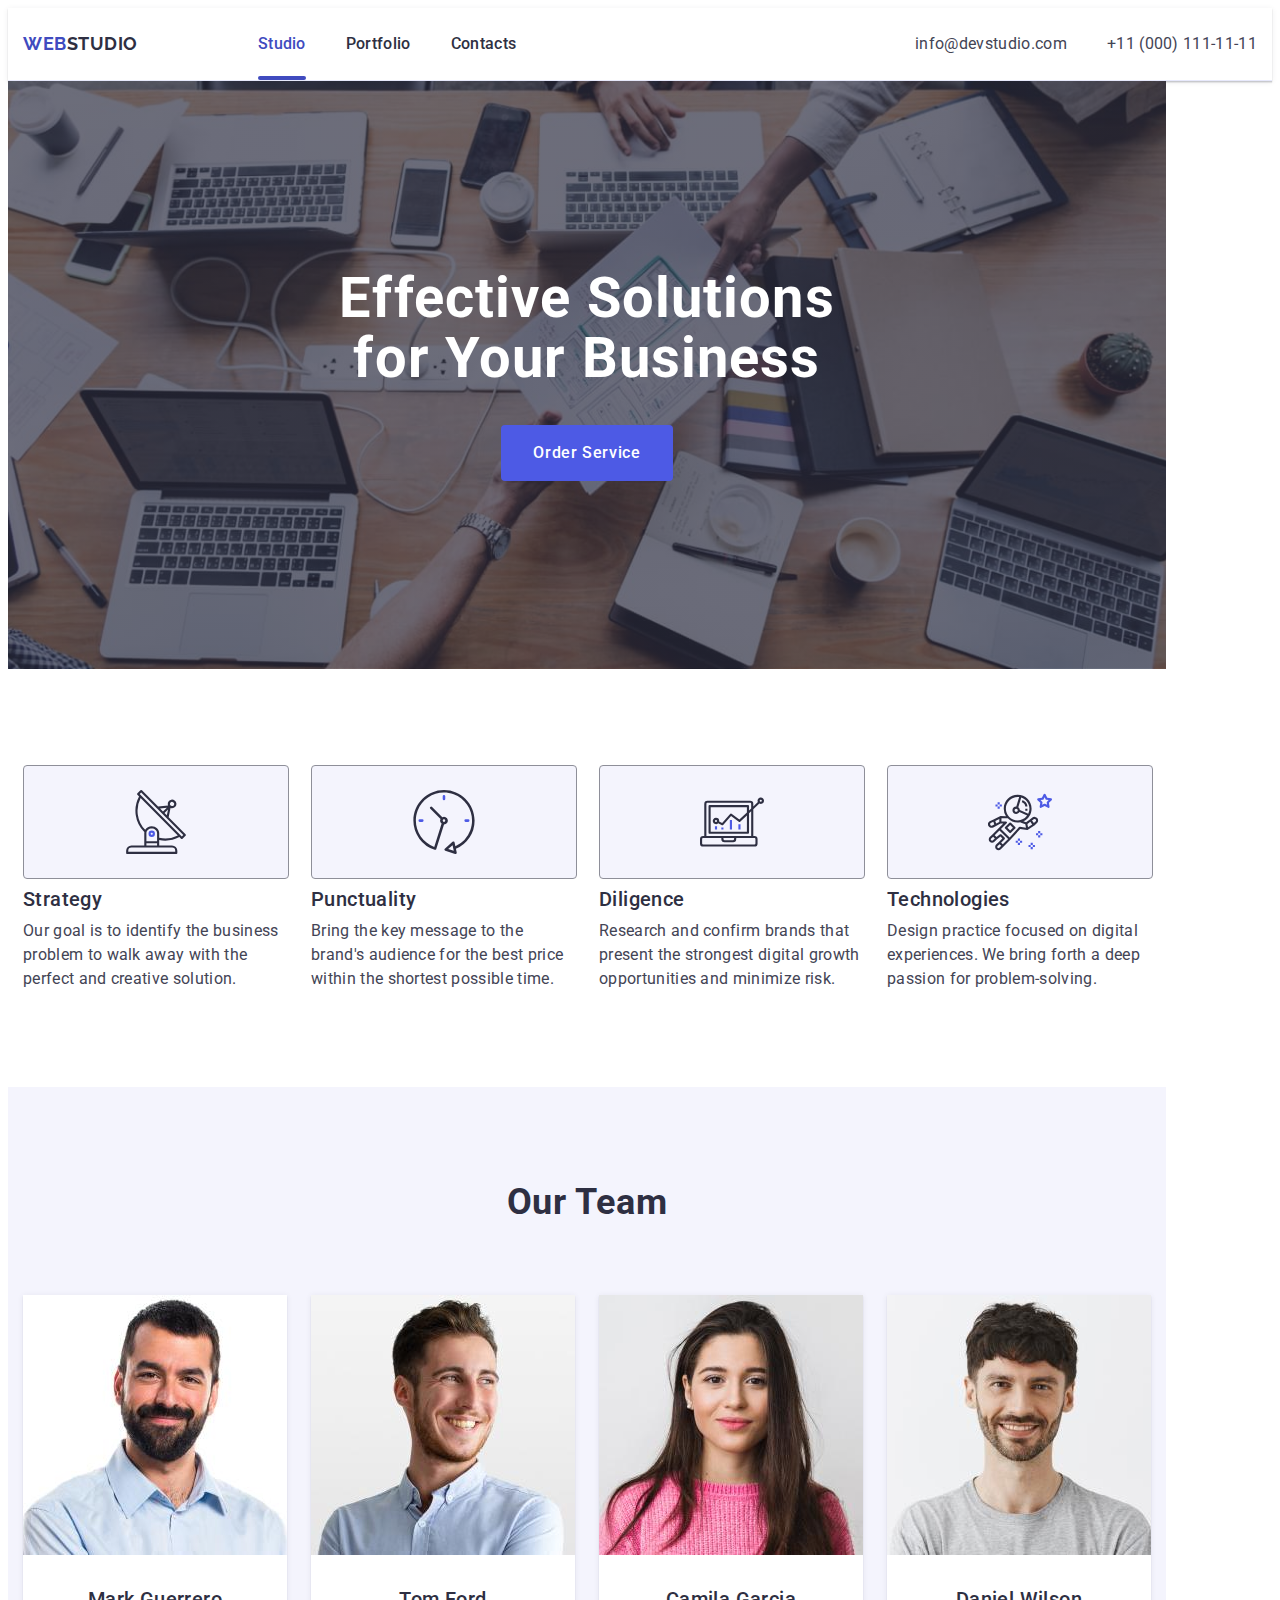
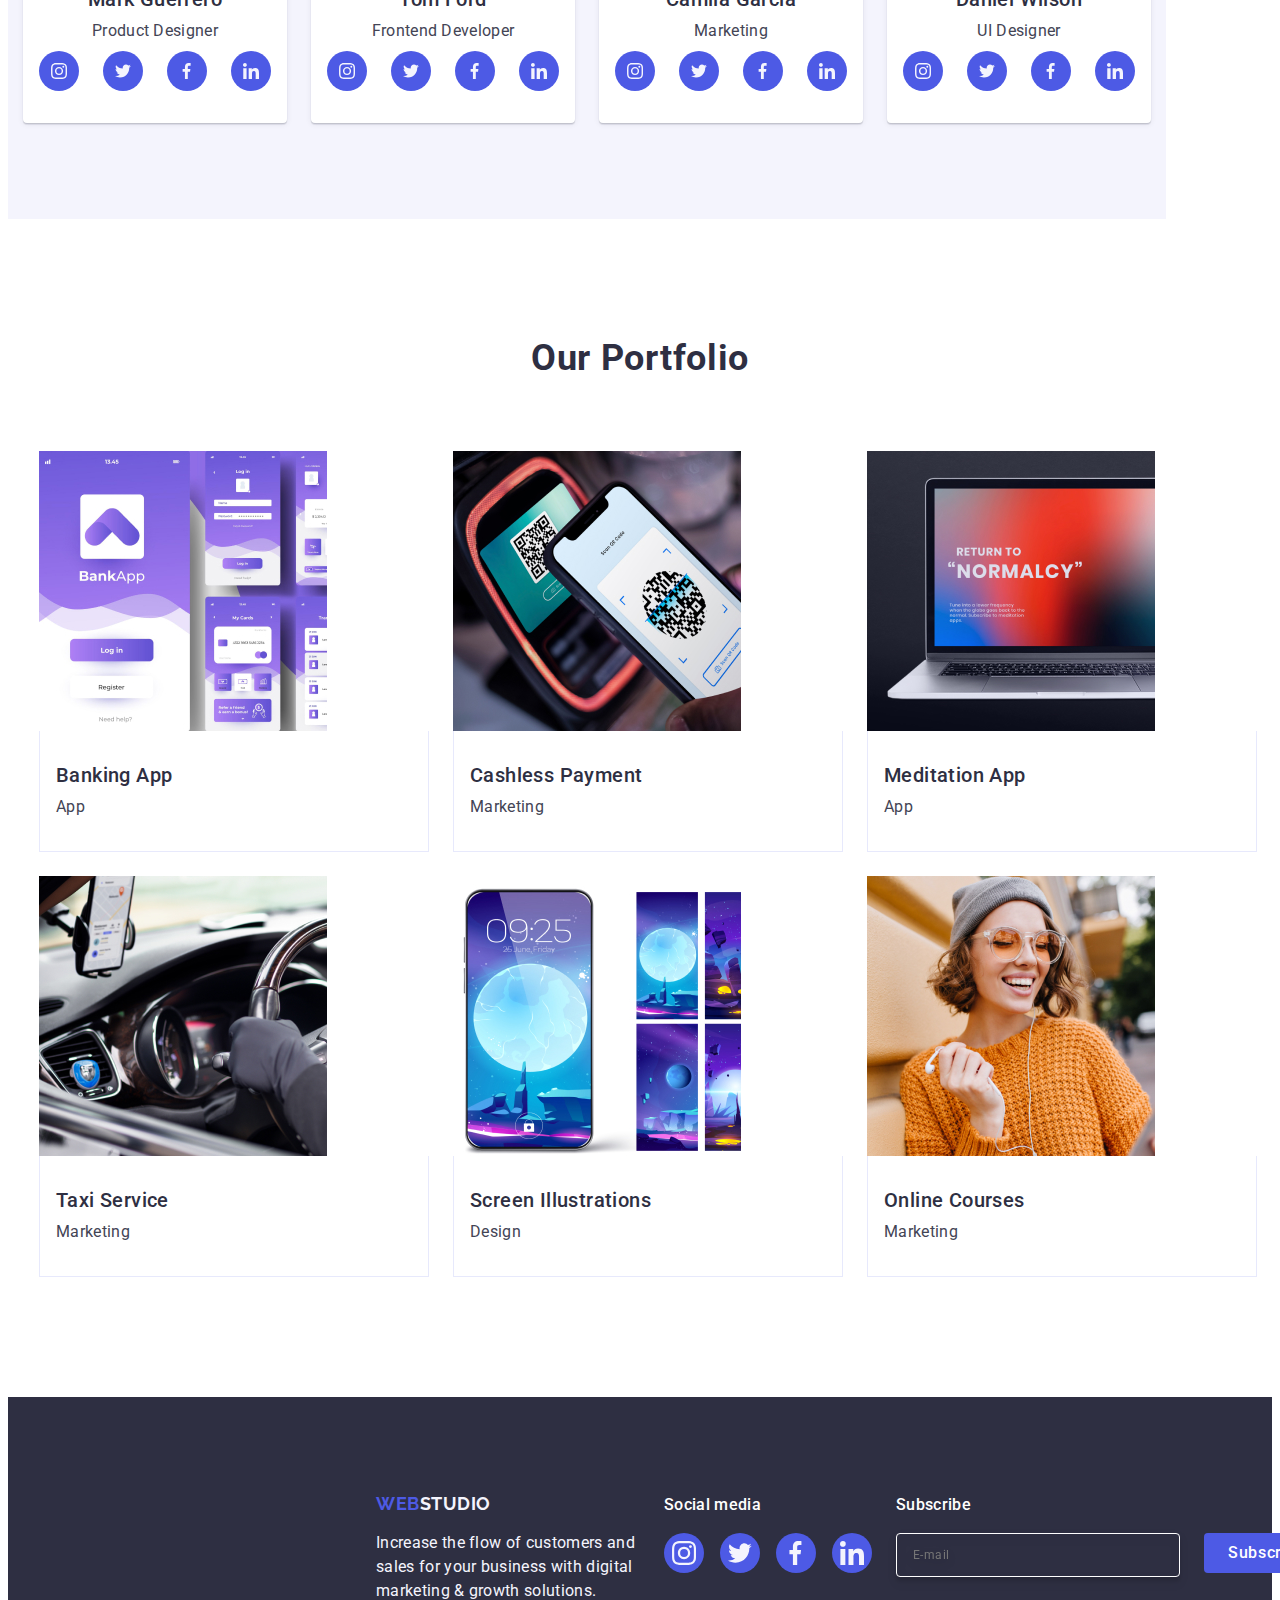
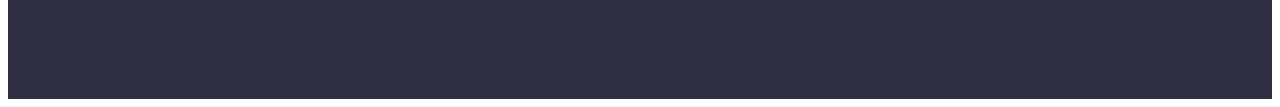
==== commit 91577c94: "1" ====
--- a/index.html
+++ b/index.html
@@ -33,7 +33,6 @@
             
         </ul>
         </address>
-        </div>
         <div class="">
             <button class="button-mobile" type="button">
                 <svg class="button-mobile-menu" width="24" height="24">
@@ -41,6 +40,8 @@
                 </svg>
             </button>
         </div>
+        </div>
+        
         <div class="modal-overlay ">
             <div class="mob-menu">
                 <div>
--- a/css/style.css
+++ b/css/style.css
@@ -23,10 +23,9 @@
 }
 .container {
     
-    width: 320px;
+    max-width: 320px;
     margin: 0 auto;
-    /* padding: 0 15px 0 15px; */
-    padding-left: 28px;
+    padding-left: 16px;
     padding-right: 16px;
 
 }
@@ -46,7 +45,7 @@
 
 .section {
     padding: 188px 0;
-    /* width: 320px; */
+    width: 320px;
 }
 .flex {
     display: flex;
@@ -54,7 +53,7 @@
 }
 
 .header-border{
-    display: flex;
+    
     border-bottom: 1px solid #e7e9fc;
     box-shadow:0px 2px 1px rgba(46, 47, 66, 0.08),
         0px 1px 1px rgba(46, 47, 66, 0.16),
@@ -241,9 +240,10 @@
 
 
 .hero-logo{
-    font-weight: 700;
-        font-size: 56px;
-        line-height: 107%;
+    font-family: var(--font-family);
+        font-weight: 700;
+        font-size: 36px;
+        line-height: 111%;
         letter-spacing: 0.02em;
         text-align: center;
         color: var(--white);
@@ -252,7 +252,7 @@
 }
 .hero-bg{
     background-color: #2e2f42;
-    padding: 188px 0;
+    padding: 72px 0;
     text-align: center;
     background-image:linear-gradient(rgba(46, 47, 66, 0.7), rgba(46, 47, 66, 0.7)), url(../images/hero-mobile.jpg);
     background-repeat: no-repeat;
@@ -281,7 +281,8 @@
         min-width: 169px;
         height: 56px;
         border: none;
-        margin-left:59px;
+        margin-left:auto;
+        margin-right: auto;
         padding: 16px 32px;
         margin-top: 72px;
         transition:background-color 250ms cubic-bezier(0.4, 0, 0.2, 1); 
@@ -341,13 +342,13 @@
 }
 .hero-title{
 font-family: var(--font-family);
-    font-weight: 500;
-    font-size: 20px;
-    line-height: 120%;
+    font-weight: 700;
+    font-size: 36px;
+    line-height: 111%;
     letter-spacing: 0.02em;
     color: var(--navy-blue);
-        margin-bottom: 8px;
-        /* text-align: center; */
+    margin-bottom: 8px;
+    text-align: center;
 }
 .hero-title-text{
 font-family: var(--font-family);
@@ -991,9 +992,15 @@
     }
         @media screen and (min-width:768px) {
             .container {
-                min-width: 768px;
-                padding: 0 16px;
-                margin: 0 0;
+                max-width: 768px;
+                padding: 16px 16px;
+                
+            }
+            .section{
+                width: 768px;
+            }
+            .header-border{
+                display: block;
             }
             .button-mobile{
                 display: none;
@@ -1011,12 +1018,13 @@
             .address-link{
                 flex-direction: column;
                 gap: 16px;
-                padding: 16px;
+                padding: 16px 0;
                 
                 
+                
             }
             .header-contacts{
-                /* padding: 16px 12px; */
+                font-size: 12px;
                 padding: 0 0;
             }
             .contacts-list{
@@ -1025,6 +1033,11 @@
 
             .hero-bg{
                 background-image:linear-gradient(rgba(46, 47, 66, 0.7), rgba(46, 47, 66, 0.7)), url(../images/hero-tablet.jpg);
+                padding: 112px 0;
+            }
+            .hero-logo{
+                font-size: 56px;
+                line-height: 107%;  
             }
             .hero-button{
                 margin: auto;
@@ -1088,15 +1101,32 @@
     
         @media screen and (min-width:1158px) {
             .container {
+                max-width: 1440px;
+                padding: 0 15px;
+            }
+            .section{
                 width: 1158px;
+            }
+            .header-contacts{
+                font-size: 16px;
             }
             .address-link{
                 flex-direction: row;
                 padding: 24px 0;
+                gap: 40px;
+            }
+            .hero-logo{
+                    font-weight: 700;
+                    font-size: 56px;
+                    line-height: 107%;
             }
             .hero-bg{
                 background-image:linear-gradient(rgba(46, 47, 66, 0.7), rgba(46, 47, 66, 0.7)), url(../images/img-name.jpg);
                 max-width: 1440px;
+                padding: 188px 0;
+                margin-left: 0;
+                margin-right: 0;
+                max-width:100% ;
             }
             .bg-special{
                 display: flex;
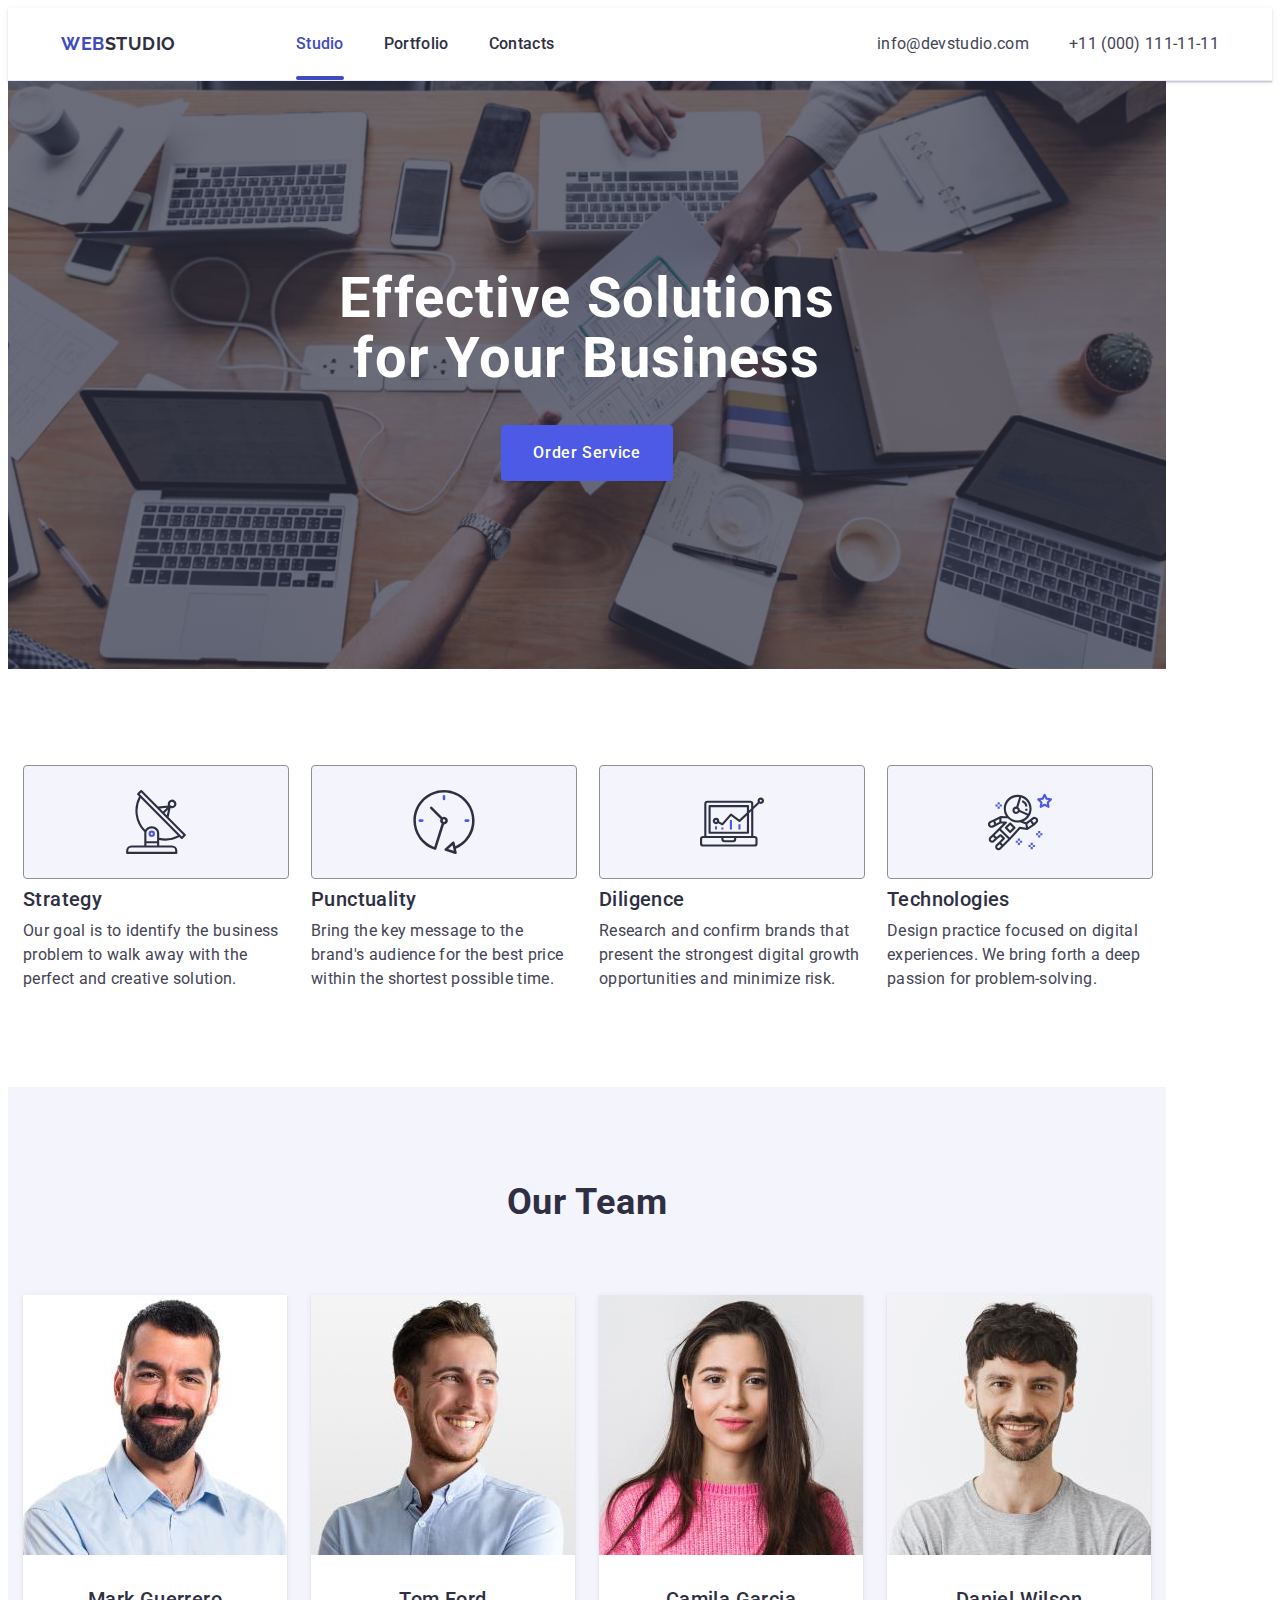
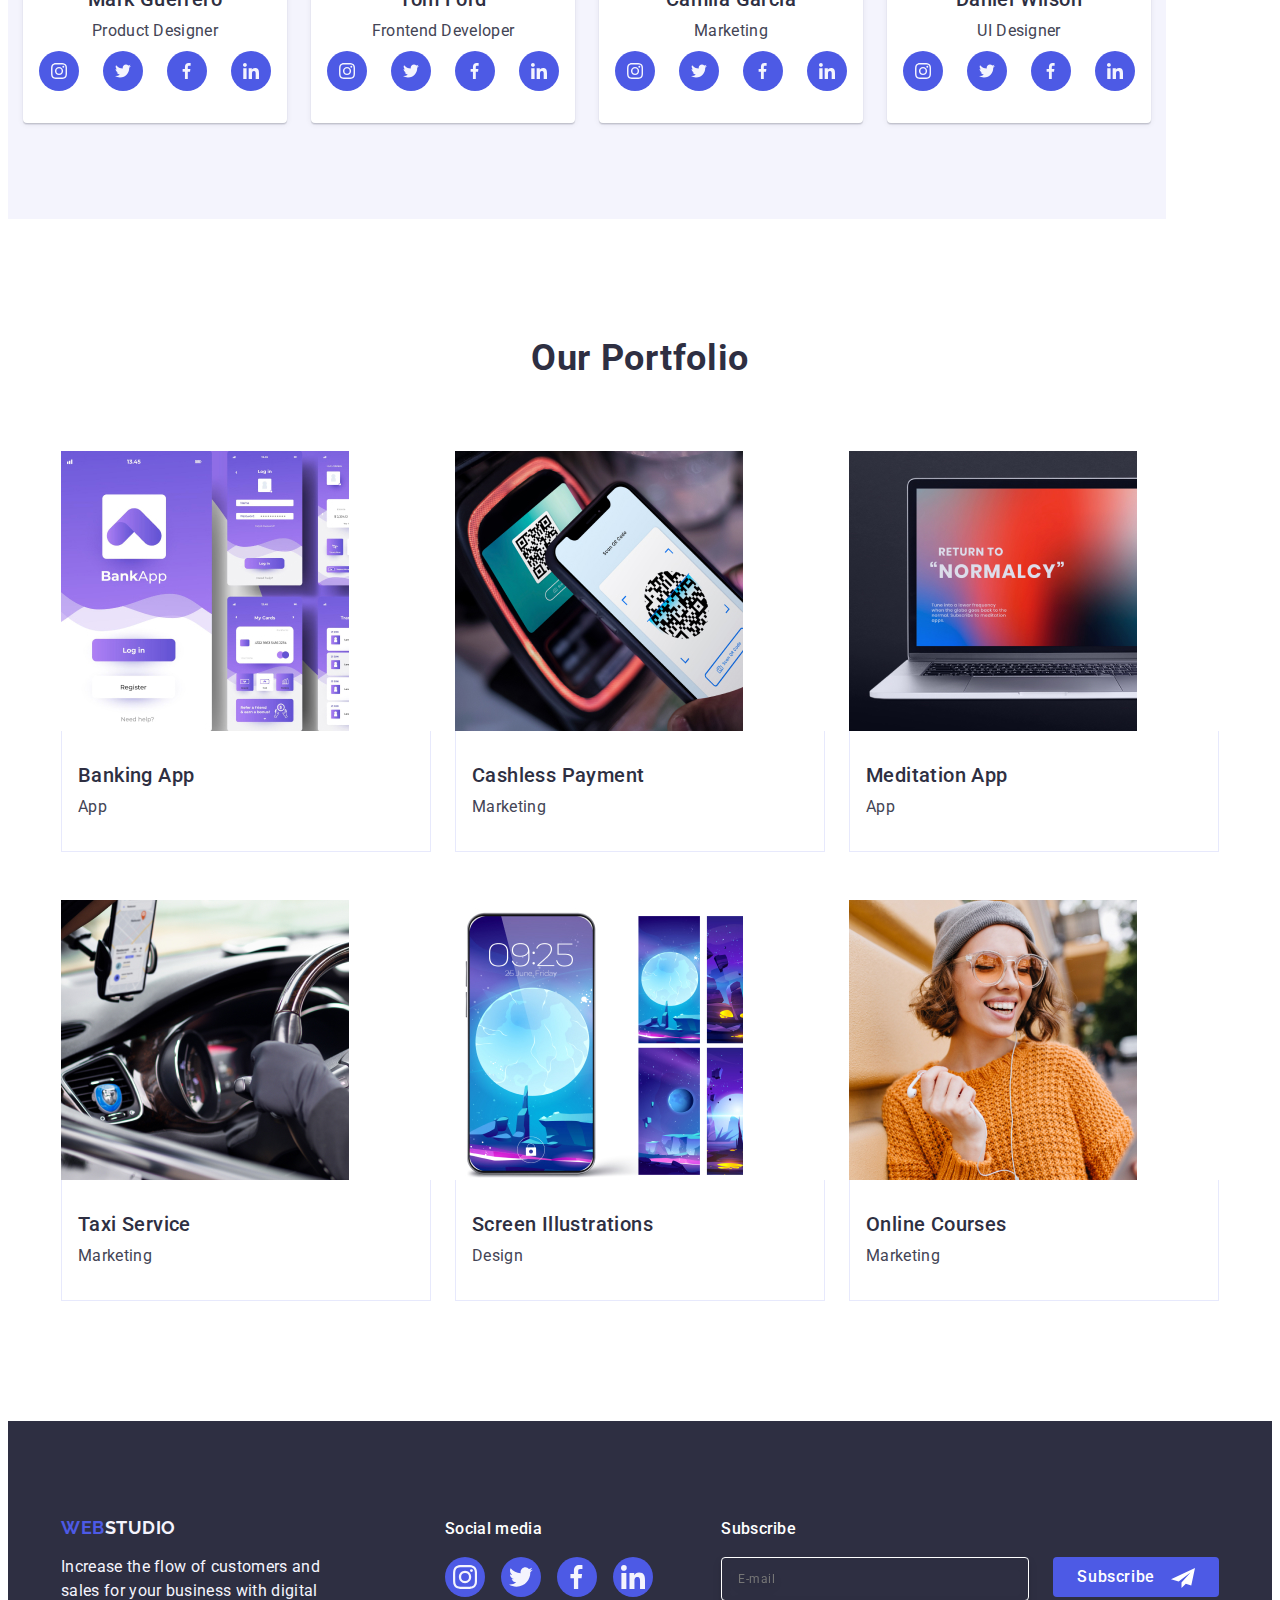
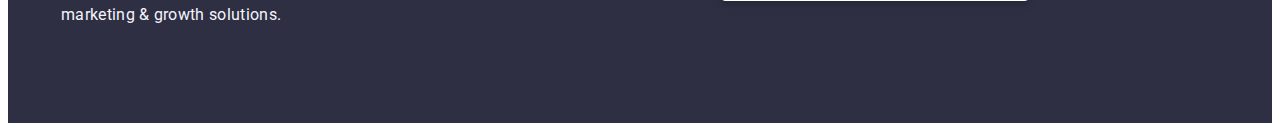
==== commit b2cea9c7: "1" ====
--- a/index.html
+++ b/index.html
@@ -60,14 +60,15 @@
                 </div>
                 <address class="mob-address">
                     <ul class="mob-address-link">
+                        <li class="mob-contacts-list "><a class="mob-contacts mob-current" href="tel:+110001111111">+11 (000) 111-11-11</a></li>
                         <li class="mob-contacts-list"><a class="mob-contacts" href="mailto:info@devstudio.com">info@devstudio.com</a></li>
-                        <li class="mob-contacts-list"><a class="mob-contacts" href="tel:+110001111111">+11 (000) 111-11-11</a></li>
+                        
                     </ul>
                 </address>
                 <ul class="mob-social-list">
                     <li class="social-list">
                         <a href="" class="social_list_link">
-                            <svg class="team_total_contacts" width="16" height="16">
+                            <svg class="team_total_contacts" width="24" height="24">
                                 <use href="./images/icons.svg#icon-instagram"></use>
                             </svg>
                         </a>
--- a/css/style.css
+++ b/css/style.css
@@ -178,6 +178,7 @@
         left: 0;
         width: 100%;
         height: 100%;
+        padding: 72px 16px 40px;
         background: var(--dairy);
         z-index: 1;
         display: flex;
@@ -187,11 +188,7 @@
         
     }
     .mob-header_list{
-        margin-top: 72px;
-        margin-left: 16px;
-        /* display: flex;
-        flex-wrap: nowrap;
-        justify-content: start; */
+        
         gap:40px;
 
     }
@@ -210,7 +207,7 @@
         color: var(--ocean);
     }
     .mob-address{
-        margin-top: 168px;
+        /* margin-top: 168px; */
     }
     .mob-address-link{
 
@@ -220,7 +217,7 @@
         
     }
     .mob-contacts-list{
-        margin-left: 16px;
+        
     }
     .mob-contacts{
         font-family: var(--font-family);
@@ -234,8 +231,8 @@
     .mob-social-list{
         display: flex;
         gap: 40px;
-        margin-bottom: 40px;
-        margin-left: 16px;
+        
+        
     }
 
 
@@ -370,6 +367,7 @@
     align-items: center;
     flex-wrap: wrap;
     gap: 72px;
+    justify-content: center;
     /* margin-right: 24px;
     gap: 24px; */
 }
@@ -560,8 +558,8 @@
 }
 .modal{
     
-    width: 98%;
-    height: 98%;
+    width: 288px;
+    height: 623px;
     box-shadow: 0 1px 1px 0 rgba(0, 0, 0, 0.14), 0 1px 3px 0 rgba(0, 0, 0, 0.12), 0 2px 1px 0 rgba(0, 0, 0, 0.2);
     background: var(--dairy);
     position: absolute;
@@ -850,9 +848,10 @@
         gap: 72px;
     align-items: baseline;
     text-align: center ;
+    justify-content: center;
 }
 .social-footer{
-    width: 288px;
+    /* width: 288px; */
     
 }
 .footer-social-link{
@@ -899,7 +898,7 @@
 }
 
 .social-footer-mail {
-    width: 264px;
+    width: 288px;
     height: 40px;
     border: 1px solid #ffffff;
     filter: drop-shadow(0px 4px 4px rgba(0, 0, 0, 0.15));
@@ -933,7 +932,7 @@
 
 
 .social-follow {
-    margin-left: auto;
+    
     display: flex;
         flex-direction: column;
         gap: 16px;
@@ -1056,14 +1055,14 @@
             }
             .feauter-lest{
                 gap: 64px 24px;
-                margin-left:108px;
+                
             }
             .portfolio-item{
                 gap: 72px 24px;
-                margin-left: 16px;
+                
             }
             .portfolio-list{
-                width: calc((100% - 48px) / 2);
+                width: calc((100% - 24px) / 2);
             }
             .social-footer{
                 margin-right: 0;
@@ -1074,7 +1073,7 @@
                
             }
             .flex-footer{
-                width: 528px;
+                
                 gap: 72px 24px;
                 padding: 0 108px;
                 text-align: left; 
@@ -1091,6 +1090,13 @@
             .social-footer-write{
                 gap: 24px;
                 flex-direction: row;
+            }
+            .modal{
+                width: 408px;
+                height: 584px;
+            }
+            .mob-menu {
+                display: none;
             }
         @media screen and (min-resolution:192dpi) {
             .hero-bg {
@@ -1101,7 +1107,7 @@
     
         @media screen and (min-width:1158px) {
             .container {
-                max-width: 1440px;
+                max-width: 1158px;
                 padding: 0 15px;
             }
             .section{
@@ -1158,21 +1164,28 @@
             }
             .portfolio-item{
                 gap: 24px;
-                row-gap: 48;
+                row-gap: 48px;
             }
             .flex-footer{
                 flex-wrap: nowrap;
+                gap: 0;
             }
             .social-footer{
+                margin-right: 120px;
+            }
+            .follow{
                 margin-right: auto;
             }
             .social-follow{
-                margin-left: auto;
+                
             }
             .modal{
             border-radius: 4px;
                 width: 408px;
                 height: 584px;
+            }
+            .mob-menu{
+                display: none;
             }
          @media screen and (min-resolution:192dpi) {
             .hero-bg {
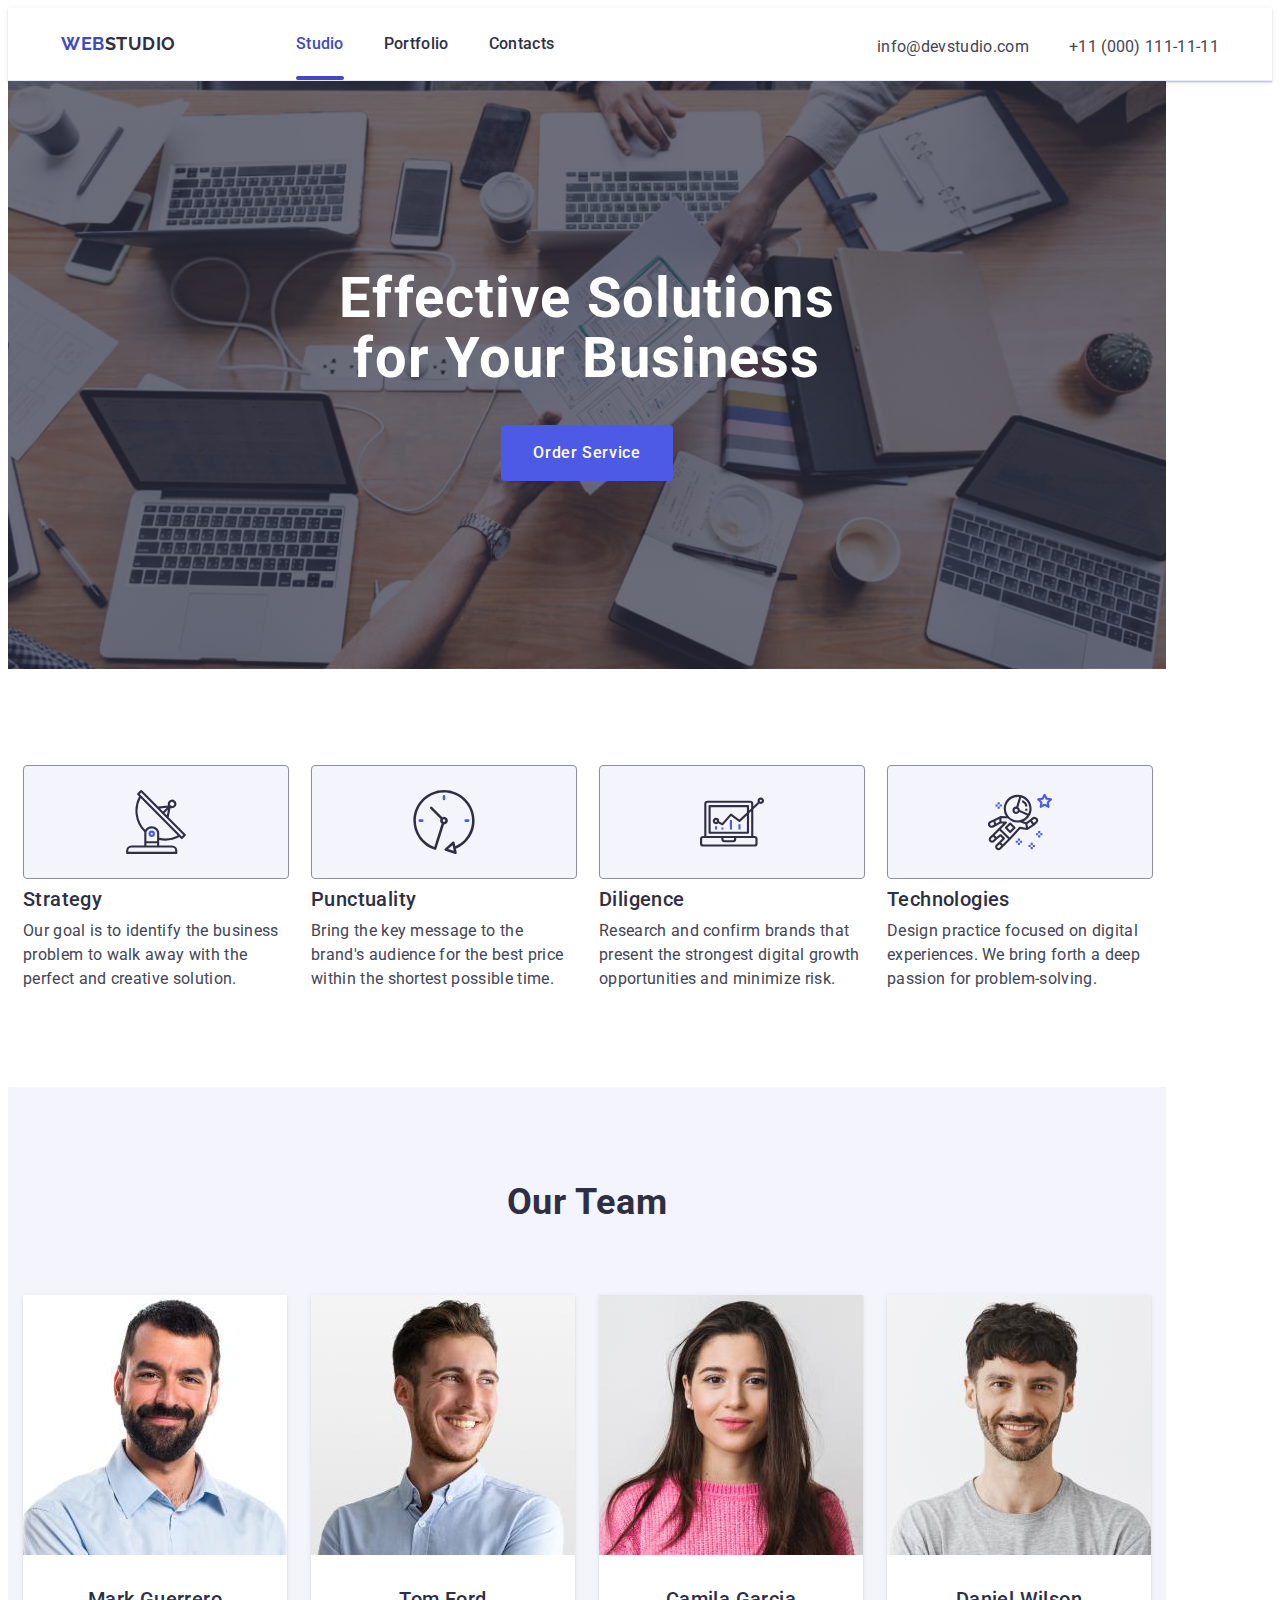
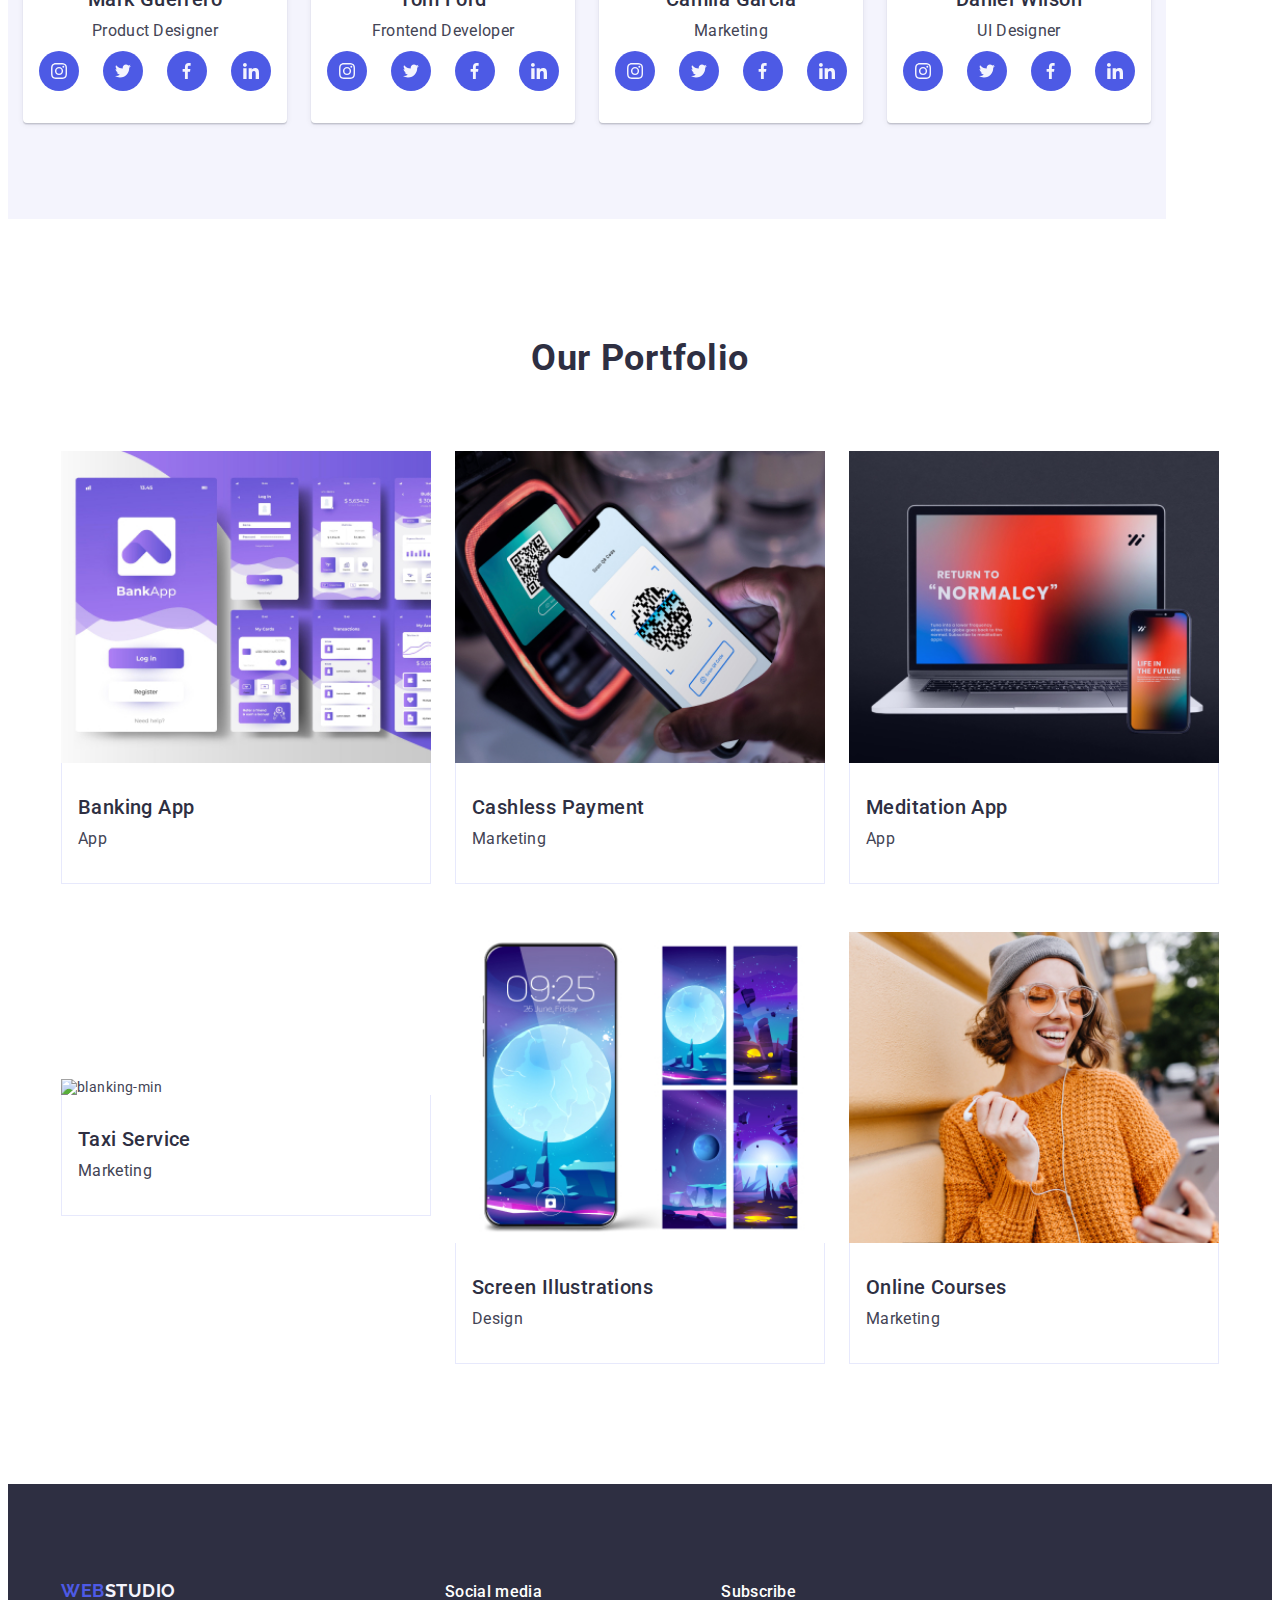
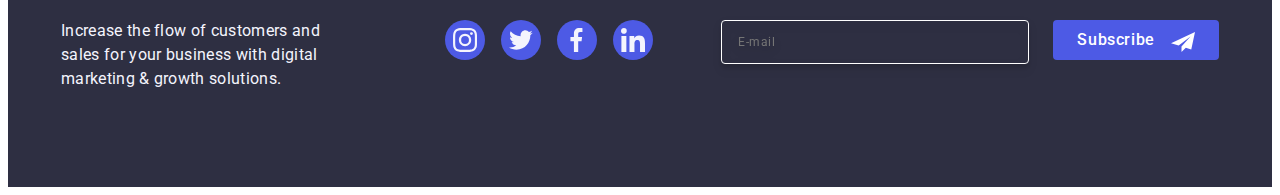
==== commit a13cb879: "1" ====
--- a/index.html
+++ b/index.html
@@ -322,9 +322,14 @@
             <ul class="portfolio-item">
                 <li class="portfolio-list">
                     <div class="box">
-                    <img 
-                    srcset="./images/portfolio1-mobile.jpg 1x,./images/portfolio1-mobilex2.jpg 2x" 
-                    width="288" src="./images/portfolio1-mobile.jpg" alt="blanking-min">
+                        <picture>
+                            <source srcset="./images/blanking-min.jpg x1, ./images/portfolio1x2.jpg x2" media="(min-width: 1168px)">
+                            <source srcset="./images/portfolio1tab.jpg 1x,./images/portfolio1tabx2.jpg 2x" media="(min-width: 768px)">
+                            <source srcset="./images/portfolio1-mobile.jpg 1x,./images/portfolio1-mobilex2.jpg 2x" media="(max-width: 767px)">
+                            <img 
+                                src="./images/portfolio1-mobile.jpg" width="288" alt="blanking-min">
+                        </picture>
+                    
                         <p class="overlay">14 Stylish and User-Friendly App Design Concepts · Task Manager App · Calorie Tracker App · Exotic Fruit Ecommerce App ·
                         Cloud Storage App</p>
                     
@@ -336,9 +341,12 @@
                 </li>
                 <li class="portfolio-list">
                     <div class="box">
-                        <img 
-                        srcset="./images/portfolio2-mobile.jpg 1x,./images/portfolio2-mobilex2.jpg 2x"
-                        width="288" src="./images/portfolio2-mobile.jpg" alt="blanking-min">
+                        <picture>
+                            <source srcset="./images/cashles-min.jpg x1, ./images/portfolio2-x2.jpg x2" media="(min-width: 1168px)">
+                            <source srcset="./images/portfolio2tab.jpg 1x,./images/portfoliotabx2.jpg 2x" media="(min-width: 768px)">
+                            <source srcset="./images/portfolio2-mobile.jpg 1x,./images/portfolio2-mobilex2.jpg 2x" media="(max-width: 767px)">
+                            <img src="./images/cashles-min.jpg" width="288" alt="blanking-min">
+                        </picture>
                             <p class="overlay">14 Stylish and User-Friendly App Design Concepts · Task Manager App · Calorie Tracker App · Exotic Fruit
                                 Ecommerce App ·
                                 Cloud Storage App</p>
@@ -351,10 +359,12 @@
                     
                 <li class="portfolio-list">
                     <div class="box">
-                        <img
-                        srcset="./images/portfolio3-mobile.jpg 1x,./images/portfolio3-mobilex2.jpg 2x"
-                         width="288" src="./images/portfolio3 mobile.jpg" alt="blanking-min">
-                        
+                        <picture>
+                            <source srcset="./images/meditation-min.jpg x1, ./images/portfolio3x2.jpg x2" media="(min-width: 1168px)">
+                            <source srcset="./images/portfolio3tab.jpg 1x,./images/portfolio3tabx2.jpg 2x" media="(min-width: 768px)">
+                            <source srcset="./images/portfolio3-mobile.jpg 1x,./images/portfolio3-mobilex2.jpg 2x" media="(max-width: 767px)">
+                            <img src="./images/meditation-min.jpg" width="288" alt="blanking-min">
+                        </picture>
                             <p class="overlay">14 Stylish and User-Friendly App Design Concepts · Task Manager App · Calorie Tracker App · Exotic Fruit
                                 Ecommerce App ·
                                 Cloud Storage App</p>
@@ -367,9 +377,12 @@
                 </li>
                 <li class="portfolio-list ">
                     <div class="box">
-                        <img 
-                        srcset="./images/portfolio4-mobile.jpg 1x,./images/portfolio4-mobilex2.jpg 2x"
-                        width="288" src="./images/portfolio4-mobile.jpg" alt="blanking-min">
+                        <picture>
+                            <source srcset="./images/taxi-min.jpg x1, ./images/portfolio4x2.jpg x2" media="(min-width: 1168px)">
+                            <source srcset="./images/portfolio4tab.jpg 1x,./images/portfolio4tabx2.jpg 2x" media="(min-width: 768px)">
+                            <source srcset="./images/portfolio4-mobile.jpg 1x,./images/portfolio4-mobilex2.jpg 2x" media="(max-width: 767px)">
+                            <img src="./images/taxi-min.jpg" width="288" alt="blanking-min">
+                        </picture>
                             <p class="overlay">14 Stylish and User-Friendly App Design Concepts · Task Manager App · Calorie Tracker App · Exotic Fruit
                                 Ecommerce App ·
                                 Cloud Storage App</p>
@@ -381,9 +394,12 @@
                 </li>
                 <li class="portfolio-list ">
                     <div class="box">
-                        <img
-                        srcset="./images/portfolio5-mobile.jpg 1x,./images/portfolio5-mobilex2.jpg 2x"
-                         width="288" src="./images/portfolio5-mobile.jpg" alt="blanking-min">
+                        <picture>
+                            <source srcset="./images/skreen-min.jpg x1, ./images/portfolio5x2.jpg x2" media="(min-width: 1168px)">
+                            <source srcset="./images/portfolio5tab.jpg 1x,./images/portfolio5tabx2.jpg 2x" media="(min-width: 768px)">
+                            <source srcset="./images/portfolio5-mobile.jpg 1x,./images/portfolio5-mobilex2.jpg 2x" media="(max-width: 767px)">
+                            <img src="./images/skreen-min.jpg" width="288" alt="blanking-min">
+                        </picture>
                             <p class="overlay">14 Stylish and User-Friendly App Design Concepts · Task Manager App · Calorie Tracker App · Exotic Fruit
                                 Ecommerce App ·
                                 Cloud Storage App</p>
@@ -395,10 +411,12 @@
                 </li>
                 <li class="portfolio-list ">
                     <div class="box">
-                        <img 
-                        srcset="./images/portfolio6-mobile.jpg 1x,./images/portfolio6-mobilex2.jpg 2x"
-                        width="288" src="./images/portfolio6-mobile.jpg" alt="blanking-min">
-                        
+                        <picture>
+                            <source srcset="./images/onlina-min.jpg x1, ./images/portfolio6-x2.jpg x2" media="(min-width: 1168px)">
+                            <source srcset="./images/portfolio6tab.jpg 1x,./images/portfolio6tabx2.jpg 2x" media="(min-width: 768px)">
+                            <source srcset="./images/portfolio6-mobile.jpg 1x,./images/portfolio6-mobilex2.jpg 2x" media="(max-width: 767px)">
+                            <img src="./images/onlina-min.jpg" width="288" alt="blanking-min">
+                        </picture>
                             <p class="overlay">14 Stylish and User-Friendly App Design Concepts · Task Manager App · Calorie Tracker App · Exotic Fruit
                                 Ecommerce App ·
                                 Cloud Storage App</p>
--- a/css/style.css
+++ b/css/style.css
@@ -9,6 +9,8 @@
 
 img{
     display: block;
+    width: 100%;
+    height: auto;
 }
 h1,h2,h3,p{
     margin: 0;
@@ -170,7 +172,7 @@
 }
 .button-mobile-menu{
     fill: currentColor;
-    box-shadow: 0 4px 4px 0 rgba(0, 0, 0, 0.25);
+    
 }
 .mob-menu{
         position: fixed;
@@ -245,7 +247,7 @@
         text-align: center;
         color: var(--white);
         margin: 0 auto;
-        max-width: 496px;
+        max-width: 216px;
 }
 .hero-bg{
     background-color: #2e2f42;
@@ -339,13 +341,13 @@
 }
 .hero-title{
 font-family: var(--font-family);
-    font-weight: 700;
-    font-size: 36px;
-    line-height: 111%;
+    font-weight: 500;
+    font-size: 20px;
+    line-height: 120%;
     letter-spacing: 0.02em;
     color: var(--navy-blue);
     margin-bottom: 8px;
-    text-align: center;
+    text-align: start;
 }
 .hero-title-text{
 font-family: var(--font-family);
@@ -992,7 +994,7 @@
         @media screen and (min-width:768px) {
             .container {
                 max-width: 768px;
-                padding: 16px 16px;
+                /* padding: 16px 16px; */
                 
             }
             .section{
@@ -1014,13 +1016,16 @@
                 margin-left: auto;
                 
             }
+            .header-menu{
+                align-items: center;
+            }
             .address-link{
                 flex-direction: column;
                 gap: 16px;
-                padding: 16px 0;
                 
                 
                 
+                
             }
             .header-contacts{
                 font-size: 12px;
@@ -1035,6 +1040,7 @@
                 padding: 112px 0;
             }
             .hero-logo{
+                max-width: 496px;
                 font-size: 56px;
                 line-height: 107%;  
             }
@@ -1125,6 +1131,7 @@
                     font-weight: 700;
                     font-size: 56px;
                     line-height: 107%;
+                    max-width: 496px;
             }
             .hero-bg{
                 background-image:linear-gradient(rgba(46, 47, 66, 0.7), rgba(46, 47, 66, 0.7)), url(../images/img-name.jpg);
@@ -1132,7 +1139,7 @@
                 padding: 188px 0;
                 margin-left: 0;
                 margin-right: 0;
-                max-width:100% ;
+                /* max-width:100% ; */
             }
             .bg-special{
                 display: flex;
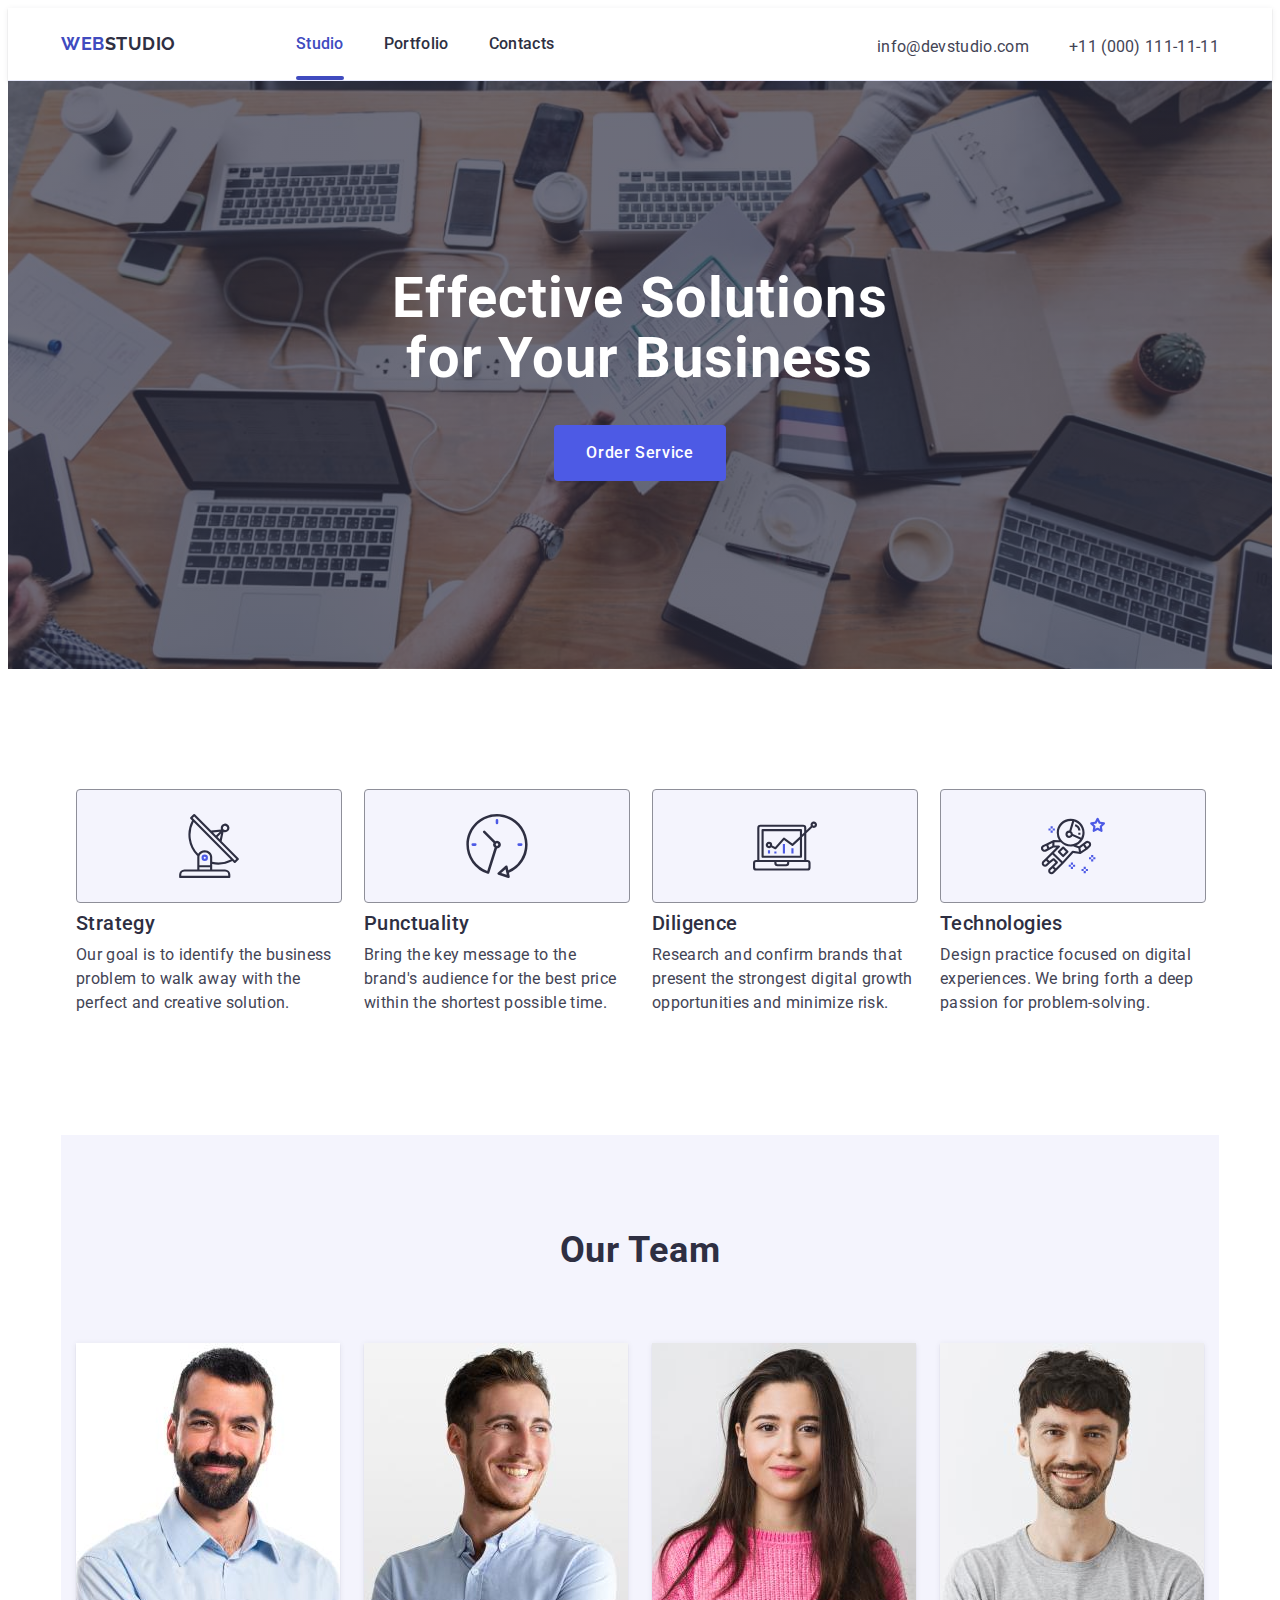
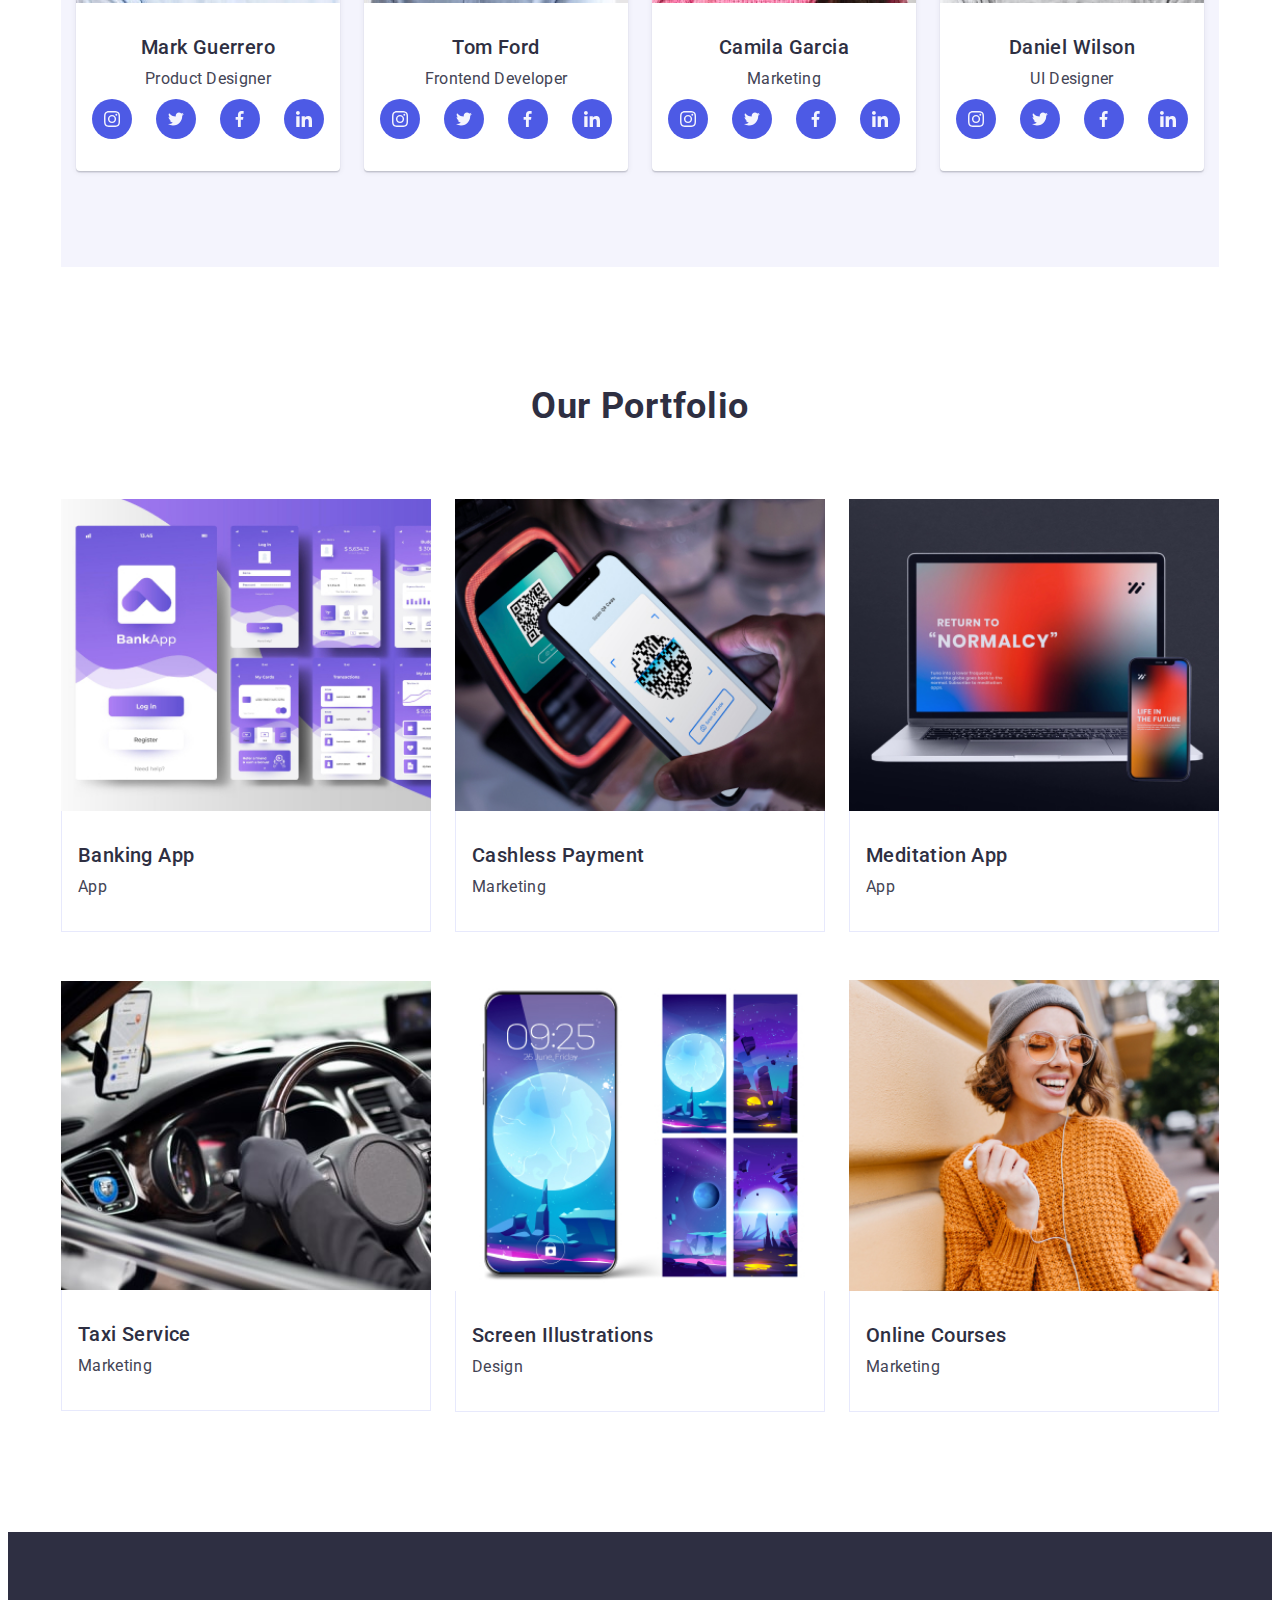
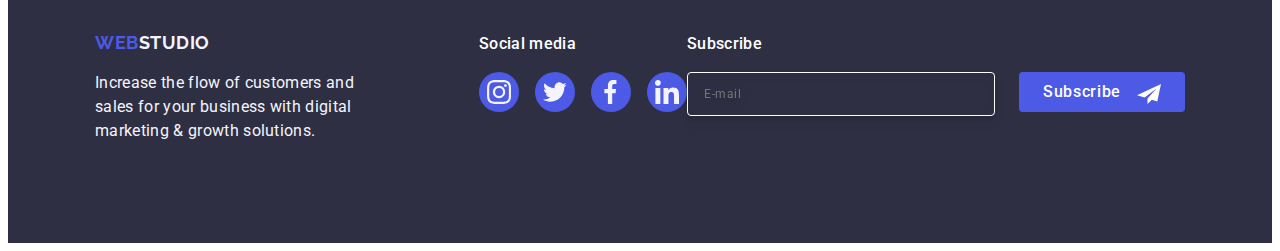
==== commit e3b870ee: "1" ====
--- a/index.html
+++ b/index.html
@@ -379,7 +379,7 @@
                     <div class="box">
                         <picture>
                             <source srcset="./images/taxi-min.jpg x1, ./images/portfolio4x2.jpg x2" media="(min-width: 1168px)">
-                            <source srcset="./images/portfolio4tab.jpg 1x,./images/portfolio4tabx2.jpg 2x" media="(min-width: 768px)">
+                            <source srcset="./images/potfolio4tab.jpg x1 ./images/potfolio4tabx2 x2" media="(min-width: 768px)">
                             <source srcset="./images/portfolio4-mobile.jpg 1x,./images/portfolio4-mobilex2.jpg 2x" media="(max-width: 767px)">
                             <img src="./images/taxi-min.jpg" width="288" alt="blanking-min">
                         </picture>
--- a/css/style.css
+++ b/css/style.css
@@ -330,6 +330,7 @@
 .section-hidden{
     /* padding: 120px 0; */
     padding: 96px 0;
+    
 }
 .hidden-list:first-child{
     /* flex-basis: calc((100% - 3 * 24px) / 4); */
@@ -1122,6 +1123,13 @@
             .header-contacts{
                 font-size: 16px;
             }
+            .section-hidden{
+                padding: 120px 0;
+                margin: 0 auto;
+            }
+            .feauter{
+                margin: 0 auto;
+            }
             .address-link{
                 flex-direction: row;
                 padding: 24px 0;
@@ -1135,11 +1143,11 @@
             }
             .hero-bg{
                 background-image:linear-gradient(rgba(46, 47, 66, 0.7), rgba(46, 47, 66, 0.7)), url(../images/img-name.jpg);
-                max-width: 1440px;
+                width: 1440px;
                 padding: 188px 0;
                 margin-left: 0;
                 margin-right: 0;
-                /* max-width:100% ; */
+                
             }
             .bg-special{
                 display: flex;
@@ -1185,6 +1193,9 @@
             }
             .social-follow{
                 
+            }
+            .footer-bg{
+                padding: 100px;
             }
             .modal{
             border-radius: 4px;
